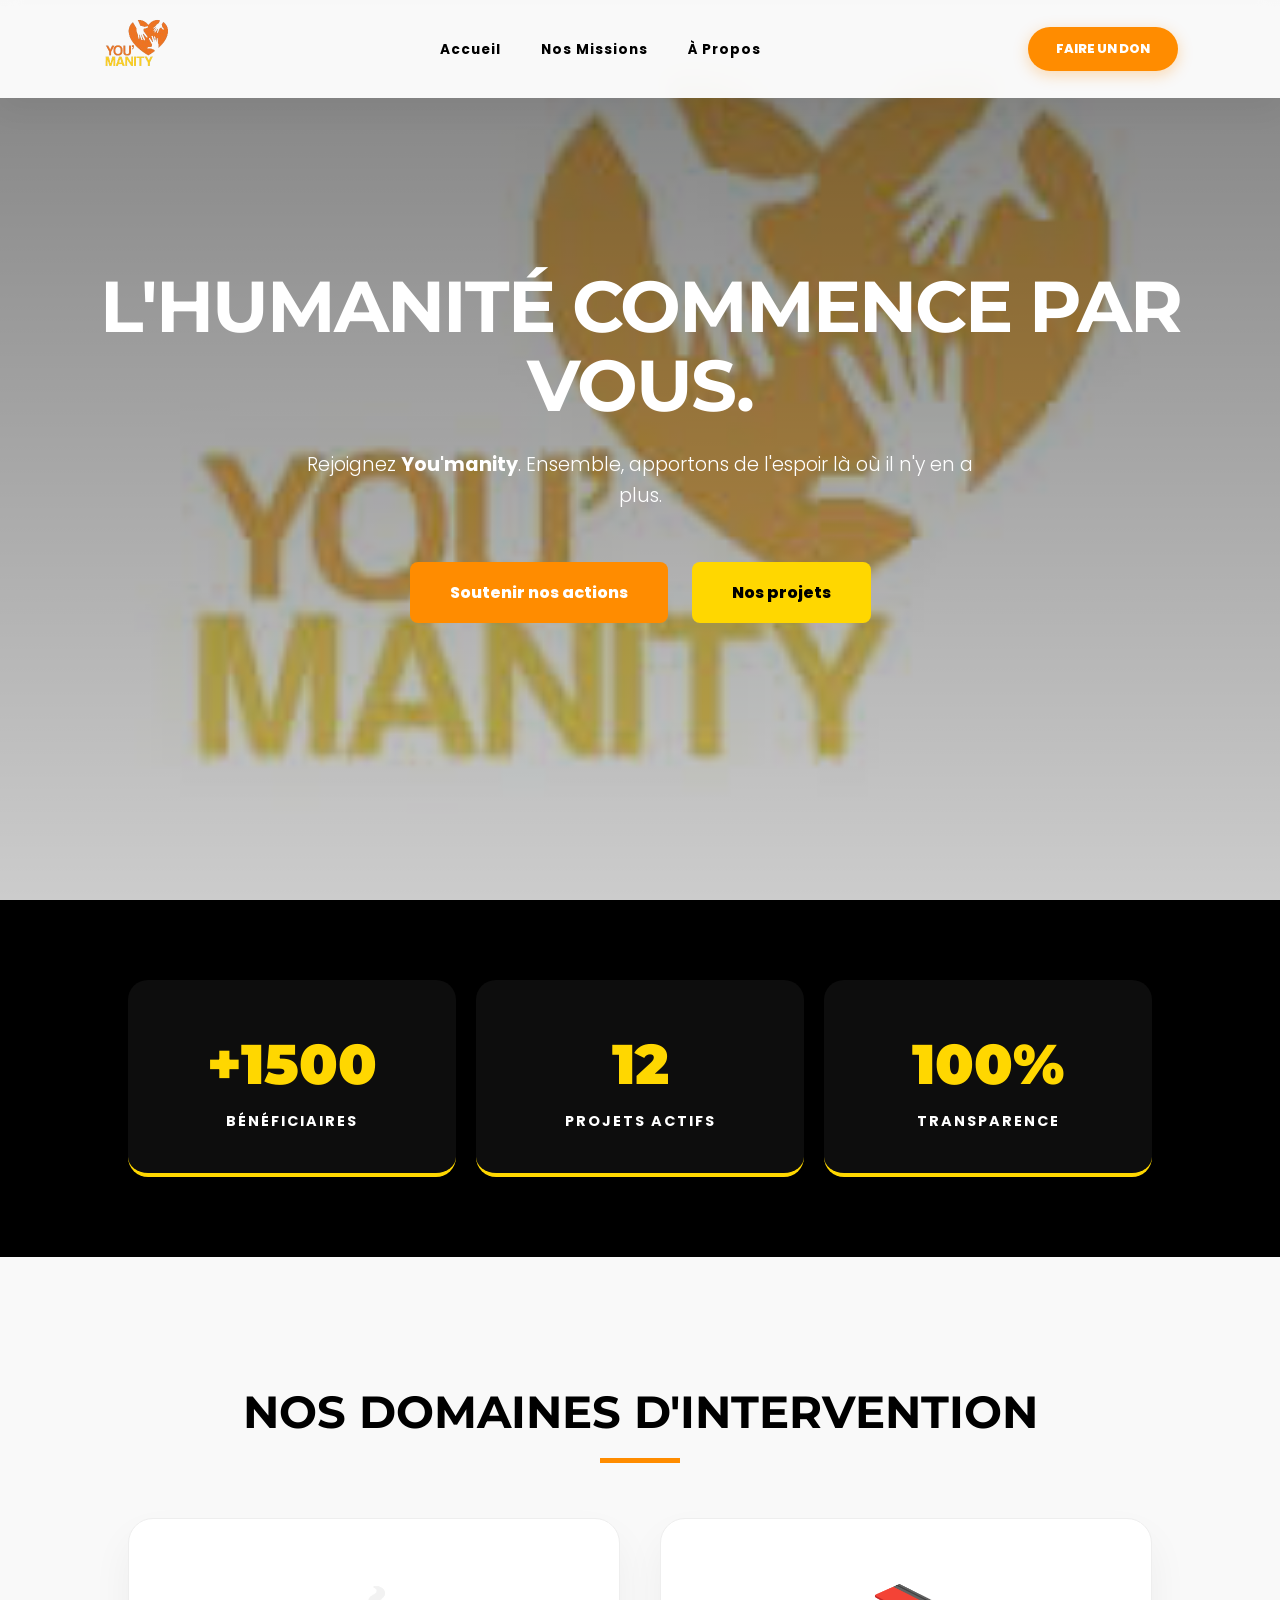
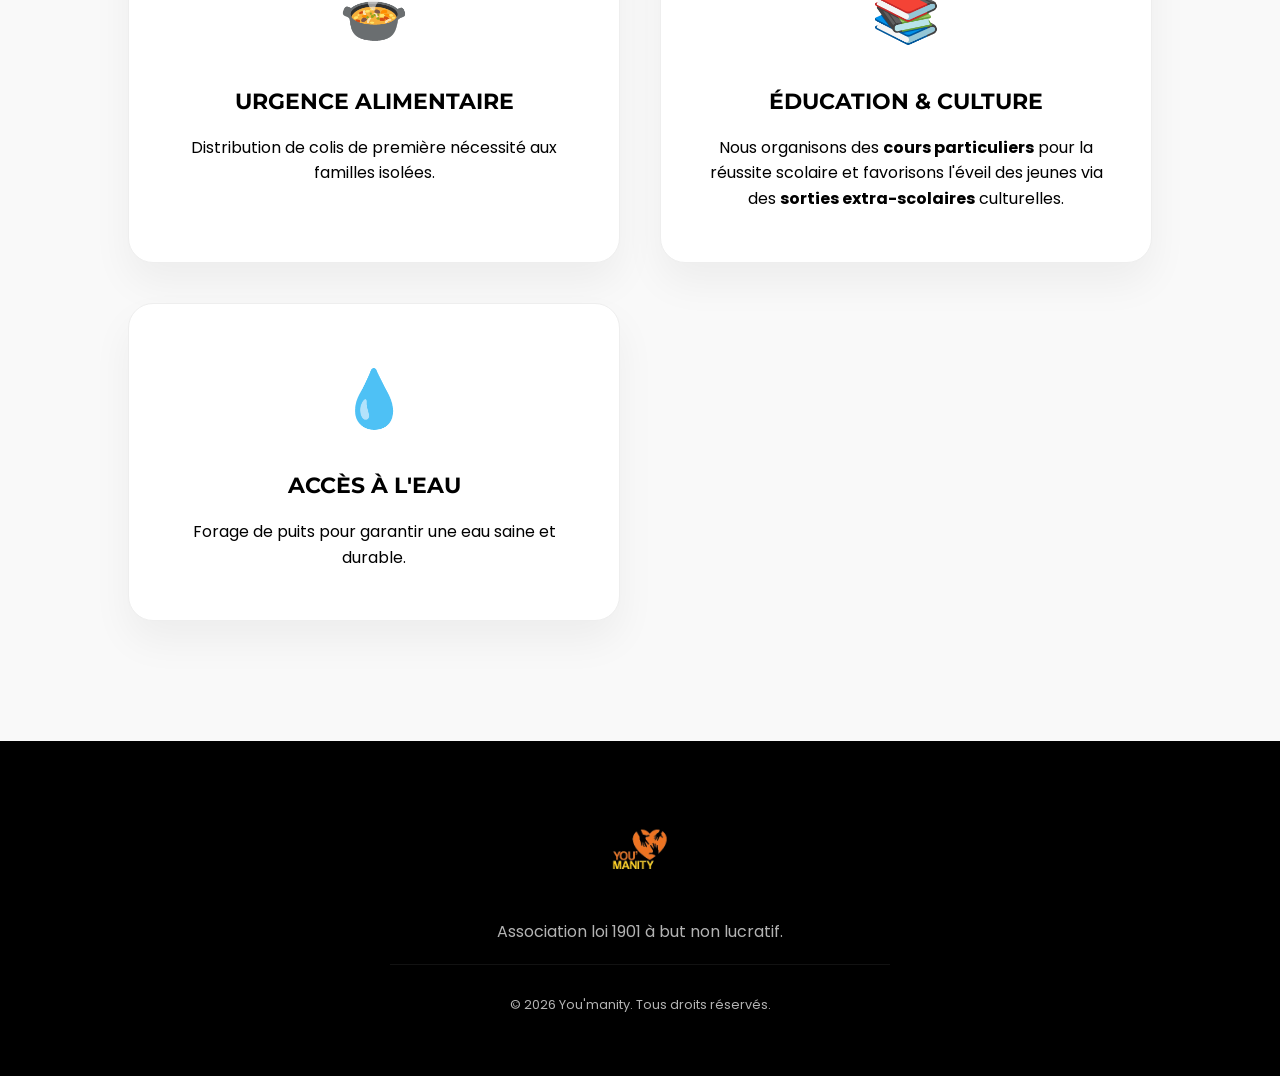
==== index.html @ 7e53daba "cc" ====
<!DOCTYPE html>
<html lang="fr">
<head>
    <meta charset="UTF-8">
    <meta name="viewport" content="width=device-width, initial-scale=1.0">
    <title>You'manity | L'humanité au cœur de nos actions</title>
    <link href="https://fonts.googleapis.com/css2?family=Montserrat:wght@700&family=Poppins:wght@300;400;600&display=swap" rel="stylesheet">
    <link rel="stylesheet" href="style.css">
</head>
<body>

    <header>
        <nav class="navbar">
            <a href="#">
                <img src="img/logo.png" alt="Logo You'manity" class="logo-img">
            </a>
            
            <ul class="nav-links">
                <li><a href="#accueil">Accueil</a></li>
                <li><a href="#missions">Nos Missions</a></li>
                <li><a href="#propos">À Propos</a></li>
            </ul>
            <a href="#" class="btn-donate-nav">FAIRE UN DON</a>
        </nav>
    </header>

    <section id="accueil" class="hero">
        <div class="hero-content">
            <h1>L'humanité commence par vous.</h1>
            <p>Rejoignez <strong>You'manity</strong>. Ensemble, apportons de l'espoir là où il n'y en a plus.</p>
            <div class="hero-btns">
                <a href="#don" class="btn-primary">Soutenir nos actions</a>
                <a href="#missions" class="btn-secondary">Nos projets</a>
            </div>
        </div>
    </section>

    <section class="stats">
        <div class="stat-item">
            <div class="number">+1500</div>
            <div class="label">Bénéficiaires</div>
        </div>
        <div class="stat-item">
            <div class="number">12</div>
            <div class="label">Projets actifs</div>
        </div>
        <div class="stat-item">
            <div class="number">100%</div>
            <div class="label">Transparence</div>
        </div>
    </section>

    <section id="missions" class="missions">
        <h2 class="section-title">Nos domaines d'intervention</h2>
        <div class="mission-grid">
            <div class="mission-card">
                <div class="icon-circle">🍲</div>
                <h3>Urgence Alimentaire</h3>
                <p>Distribution de colis de première nécessité aux familles isolées.</p>
            </div>
            <div class="mission-card">
                <div class="icon-circle">📚</div>
                <h3>Éducation & Culture</h3>
                <p>Nous organisons des <strong>cours particuliers</strong> pour la réussite scolaire et favorisons l'éveil des jeunes via des <strong>sorties extra-scolaires</strong> culturelles.</p>
            </div>
            <div class="mission-card">
                <div class="icon-circle">💧</div>
                <h3>Accès à l'Eau</h3>
                <p>Forage de puits pour garantir une eau saine et durable.</p>
            </div>
        </div>
    </section>

    <footer>
        <div class="footer-container">
            <img src="img/logo.png" alt="Logo You'manity" class="logo-footer">
            <p>Association loi 1901 à but non lucratif.</p>
            <p class="copyright">&copy; 2026 You'manity. Tous droits réservés.</p>
        </div>
    </footer>

</body>
</html>
---- style.css ----
/* --- VARIABLES ET POLICES --- */
@import url('https://fonts.googleapis.com/css2?family=Montserrat:wght@800;900&family=Poppins:wght@300;400;600;700&display=swap');

:root {
    --primary: #FF8C00;    /* Orange Action */
    --accent: #FFD700;     /* Jaune Détails */
    --dark: #000000;       /* Noir */
    --light: #FFFFFF;      /* Blanc */
    --gray-bg: #f9f9f9;    /* Gris très clair pour le relief */
    --transition: all 0.4s cubic-bezier(0.165, 0.84, 0.44, 1);
}

/* --- RESET & BASES --- */
* { 
    margin: 0; 
    padding: 0; 
    box-sizing: border-box; 
}

body { 
    font-family: 'Poppins', sans-serif; 
    color: var(--dark); 
    line-height: 1.6; 
    overflow-x: hidden;
    background-color: var(--light);
}

h1, h2, h3 { 
    font-family: 'Montserrat', sans-serif; 
    text-transform: uppercase;
}

/* --- NAVIGATION MODERNE (GLASSMORPHISM) --- */
.navbar {
    display: flex;
    justify-content: space-between;
    align-items: center;
    padding: 10px 8%;
    background: rgba(255, 255, 255, 0.95); /* Effet légèrement transparent */
    backdrop-filter: blur(10px);
    position: fixed;
    width: 100%;
    top: 0;
    z-index: 1000;
    box-shadow: 0 10px 30px rgba(0,0,0,0.05);
    transition: var(--transition);
}

.logo-img {
    height: 70px;
    width: auto;
    transition: var(--transition);
}

.nav-links { 
    display: flex; 
    list-style: none; 
}

.nav-links li { margin: 0 20px; }

.nav-links a { 
    text-decoration: none; 
    color: var(--dark); 
    font-weight: 700; 
    font-size: 0.85rem; 
    letter-spacing: 1px;
    transition: var(--transition);
}

.nav-links a:hover { color: var(--primary); }

.btn-donate-nav {
    background: var(--primary);
    color: var(--light) !important;
    padding: 12px 28px;
    border-radius: 50px;
    text-decoration: none;
    font-weight: 800;
    font-size: 0.8rem;
    box-shadow: 0 4px 15px rgba(255, 140, 0, 0.3);
    transition: var(--transition);
}

.btn-donate-nav:hover {
    transform: translateY(-3px);
    box-shadow: 0 8px 25px rgba(255, 140, 0, 0.4);
}

/* --- SECTION HERO (BANNIÈRE) --- */
.hero {
    height: 100vh;
    background: linear-gradient(rgba(0,0,0,0.5), rgba(0,0,0,0.2)), 
                url('img/banniere.jpg') center/cover no-repeat;
    display: flex;
    align-items: center;
    justify-content: center;
    text-align: center;
    color: var(--light);
}

.hero-content h1 { 
    font-size: clamp(2.5rem, 8vw, 4.5rem); /* Taille adaptative */
    line-height: 1.1;
    margin-bottom: 25px;
    letter-spacing: -2px;
}

.hero-content p { 
    font-size: 1.2rem; 
    margin-bottom: 40px; 
    max-width: 700px; 
    margin-left: auto; 
    margin-right: auto;
    font-weight: 300;
}

.btn-primary { 
    background: var(--primary); 
    color: var(--light); 
    padding: 18px 40px; 
    text-decoration: none; 
    border-radius: 8px; 
    font-weight: 800;
    display: inline-block;
    margin: 10px;
    transition: var(--transition);
}

.btn-secondary { 
    background: var(--accent);
    color: var(--dark);
    padding: 18px 40px; 
    text-decoration: none; 
    border-radius: 8px; 
    font-weight: 800;
    display: inline-block;
    margin: 10px;
    transition: var(--transition);
}

.btn-primary:hover, .btn-secondary:hover {
    transform: scale(1.05);
}

/* --- SECTION STATS (LOOK PRO) --- */
.stats {
    display: flex;
    justify-content: space-around;
    padding: 80px 10%;
    background: var(--dark);
    gap: 20px;
}

.stat-item {
    text-align: center;
    padding: 40px;
    border-radius: 20px;
    background: rgba(255,255,255,0.05);
    border-bottom: 4px solid var(--accent);
    flex: 1;
    transition: var(--transition);
}

.stat-item:hover {
    background: var(--primary);
    transform: translateY(-10px);
}

.number { 
    font-size: 3.5rem; 
    font-weight: 900; 
    color: var(--accent); 
    display: block;
    font-family: 'Montserrat';
}

.stat-item:hover .number { color: var(--light); }

.label { 
    font-size: 0.9rem; 
    text-transform: uppercase; 
    font-weight: 700; 
    letter-spacing: 2px;
    color: var(--light);
}

/* --- SECTION MISSIONS --- */
.missions { 
    padding: 120px 10%; 
    background: var(--gray-bg);
}

.section-title { 
    text-align: center; 
    font-size: 2.8rem; 
    margin-bottom: 70px;
    position: relative;
}

.section-title::after {
    content: "";
    width: 80px;
    height: 5px;
    background: var(--primary);
    position: absolute;
    bottom: -15px;
    left: 50%;
    transform: translateX(-50%);
}

.mission-grid {
    display: grid;
    grid-template-columns: repeat(auto-fit, minmax(320px, 1fr));
    gap: 40px;
}

.mission-card {
    background: var(--light);
    padding: 50px 40px;
    border-radius: 25px;
    text-align: center;
    box-shadow: 0 20px 40px rgba(0,0,0,0.05);
    transition: var(--transition);
    border: 1px solid #eee;
}

.mission-card:hover { 
    transform: translateY(-15px);
    box-shadow: 0 30px 60px rgba(0,0,0,0.1);
    border-color: var(--primary);
}

.icon-circle {
    font-size: 3.5rem;
    margin-bottom: 25px;
    display: inline-block;
    transition: var(--transition);
}

.mission-card:hover .icon-circle {
    transform: scale(1.2) rotate(10deg);
}

.mission-card h3 {
    margin-bottom: 15px;
    font-size: 1.4rem;
    color: var(--dark);
}

/* --- FOOTER --- */
footer { 
    padding: 80px 10% 40px; 
    text-align: center; 
    background: var(--dark); 
    color: var(--light); 
}

.logo-footer { 
    height: 60px; 
    margin-bottom: 30px; 
   /* filter: brightness(0) invert(1); /* Rend le logo tout blanc */
}

.footer-container p {
    opacity: 0.7;
    max-width: 500px;
    margin: 0 auto 20px;
}

.copyright { 
    border-top: 1px solid rgba(255,255,255,0.1);
    padding-top: 30px;
    margin-top: 40px;
    font-size: 0.8rem; 
    opacity: 0.5;
}

/* --- MOBILE RESPONSIVE --- */
@media (max-width: 768px) {
    .navbar { padding: 10px 5%; }
    .nav-links { display: none; }
    .hero-content h1 { font-size: 2.8rem; }
    .stats { flex-direction: column; padding: 40px 5%; }
    .mission-grid { grid-template-columns: 1fr; }
}
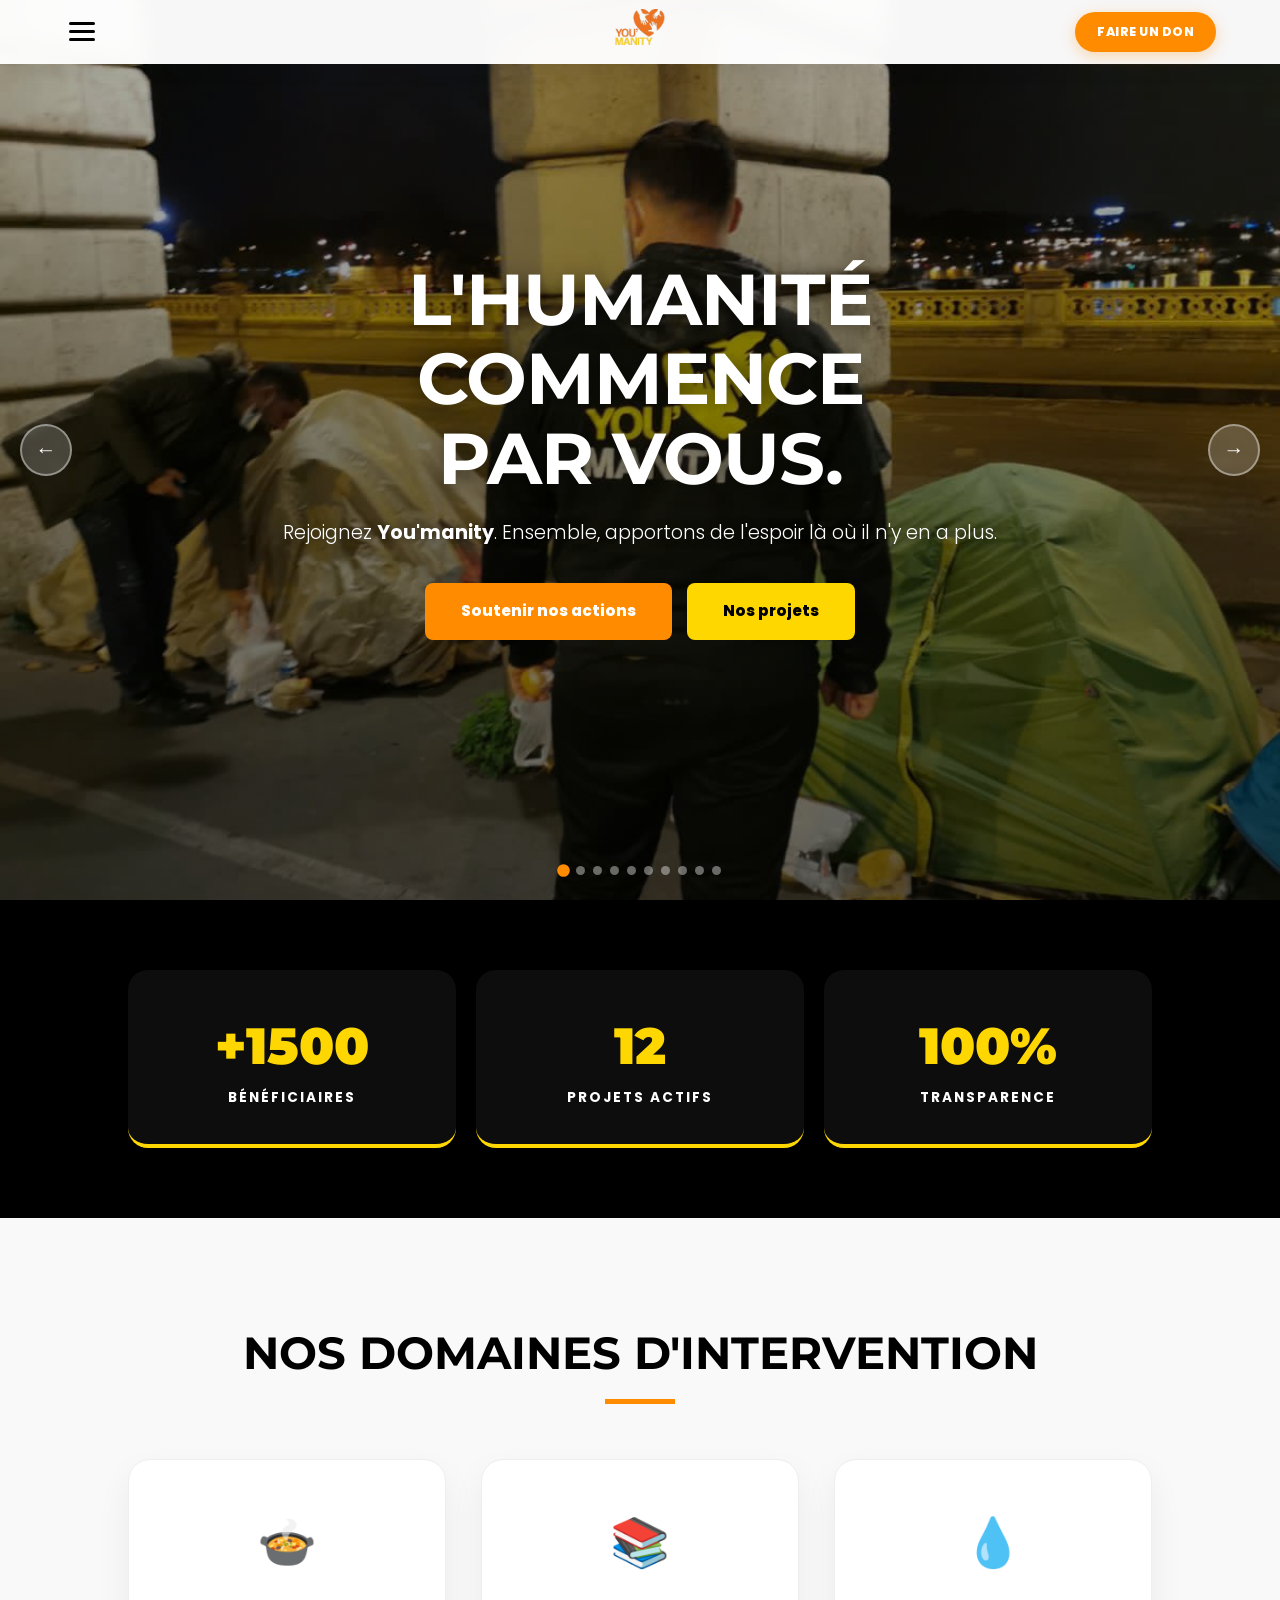
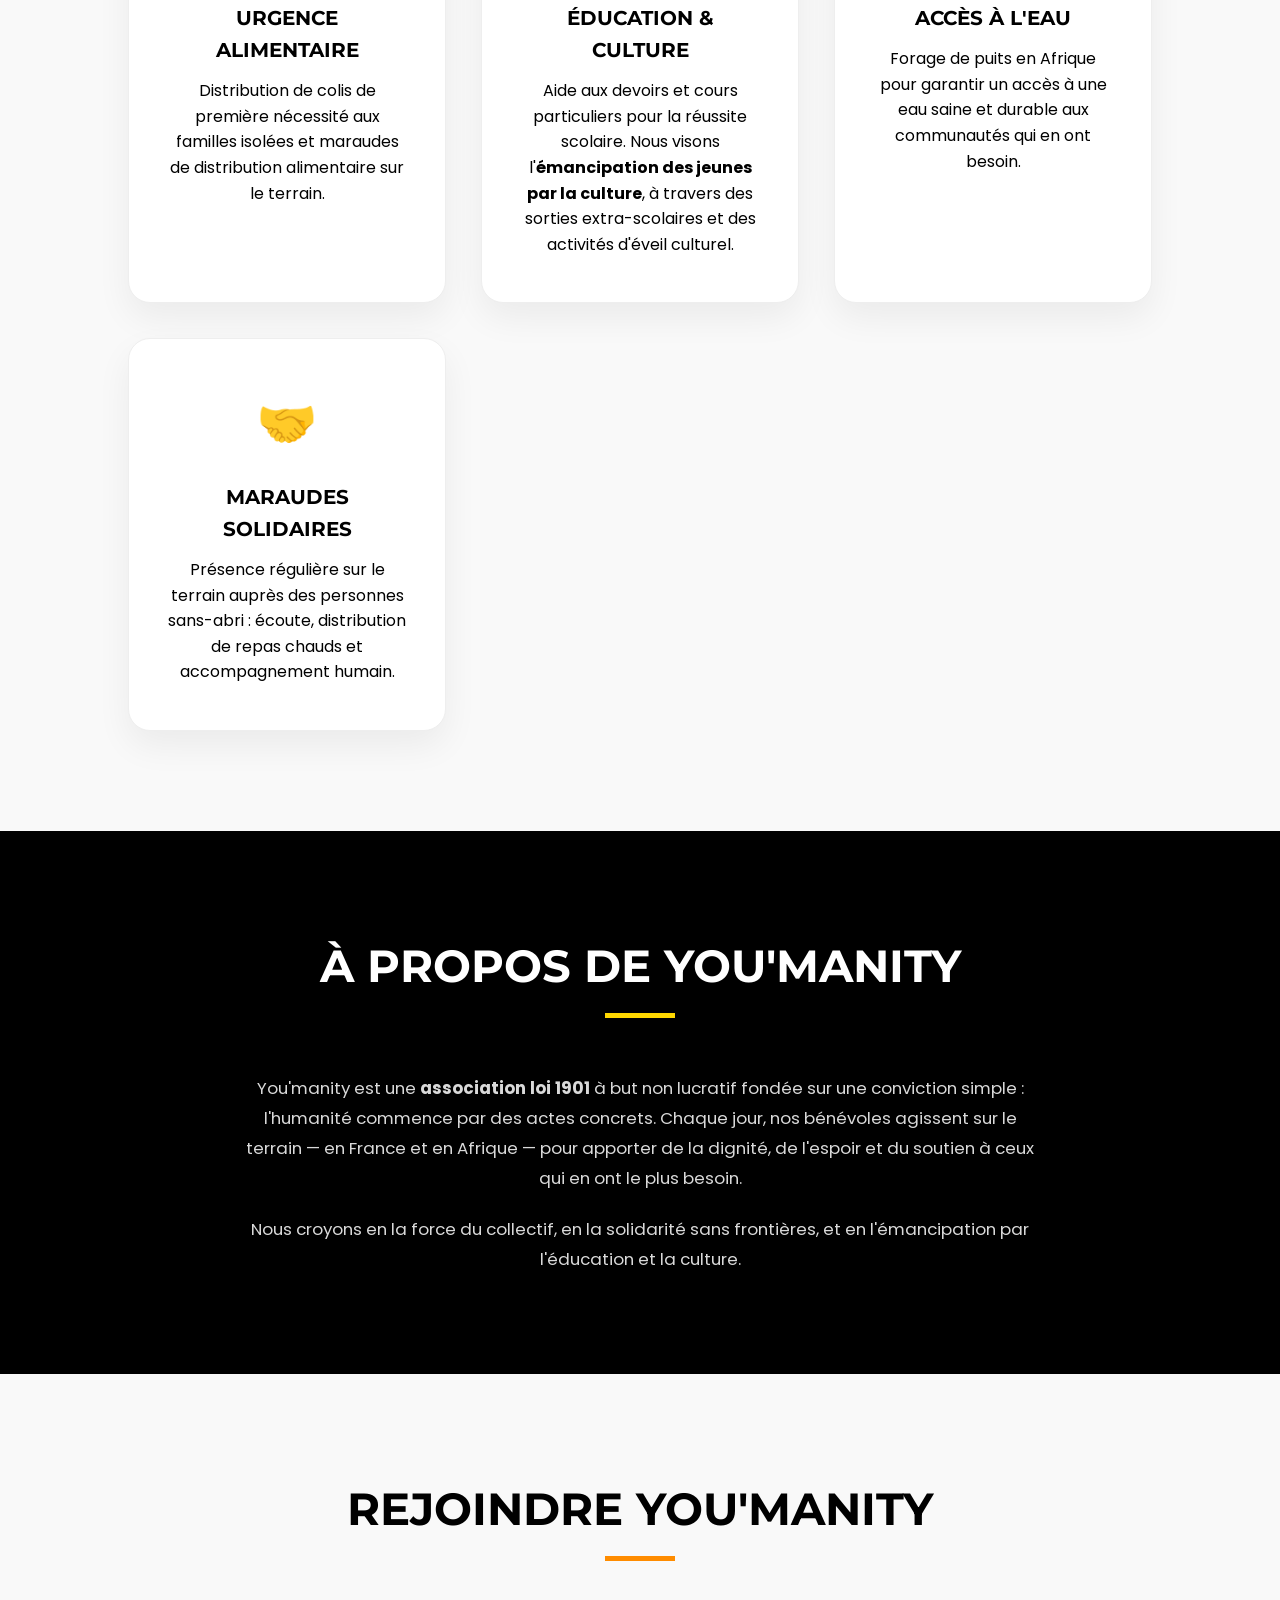
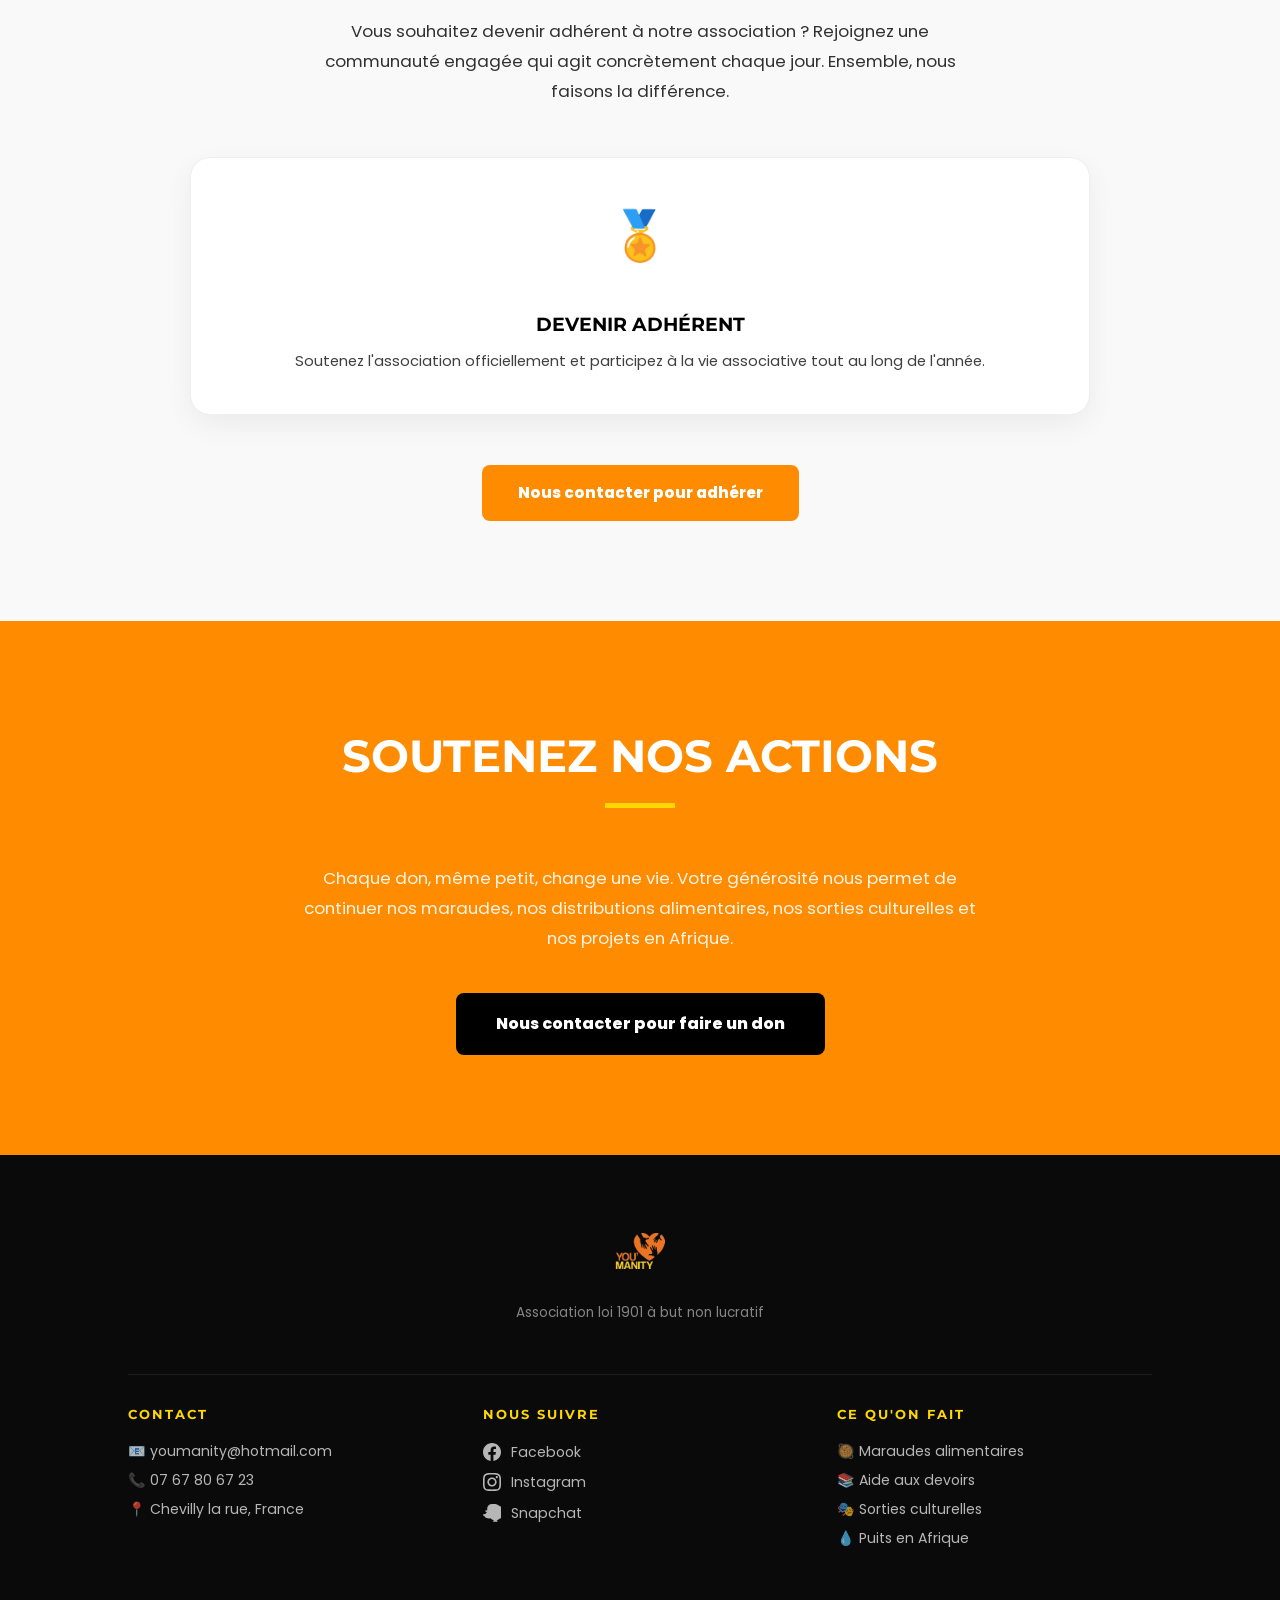
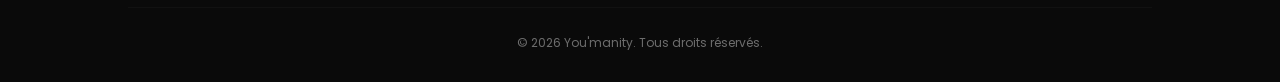
==== commit 51af38ac: "cc" ====
--- a/index.html
+++ b/index.html
@@ -1,83 +1,301 @@
 <!DOCTYPE html>
 <html lang="fr">
 <head>
-    <meta charset="UTF-8">
-    <meta name="viewport" content="width=device-width, initial-scale=1.0">
-    <title>You'manity | L'humanité au cœur de nos actions</title>
-    <link href="https://fonts.googleapis.com/css2?family=Montserrat:wght@700&family=Poppins:wght@300;400;600&display=swap" rel="stylesheet">
-    <link rel="stylesheet" href="style.css">
+<meta charset="UTF-8">
+<meta name="viewport" content="width=device-width, initial-scale=1.0">
+<title>You'manity | L'humanité au cœur de nos actions</title>
+<link href="https://fonts.googleapis.com/css2?family=Montserrat:wght@800;900&family=Poppins:wght@300;400;600;700&display=swap" rel="stylesheet">
+<link rel="stylesheet" href="style.css">
 </head>
 <body>
 
-    <header>
-        <nav class="navbar">
-            <a href="#">
-                <img src="img/logo.png" alt="Logo You'manity" class="logo-img">
-            </a>
-            
-            <ul class="nav-links">
-                <li><a href="#accueil">Accueil</a></li>
-                <li><a href="#missions">Nos Missions</a></li>
-                <li><a href="#propos">À Propos</a></li>
-            </ul>
-            <a href="#" class="btn-donate-nav">FAIRE UN DON</a>
-        </nav>
-    </header>
-
-    <section id="accueil" class="hero">
+<!-- ===== NAVBAR ===== -->
+<header>
+  <nav class="navbar">
+    <button class="burger" id="burgerBtn" aria-label="Menu">
+      <span></span><span></span><span></span>
+    </button>
+    <a href="#" class="logo-center">
+      <img src="img/logo.png" alt="Logo You'manity" class="logo-img">
+    </a>
+    <a href="#don" class="btn-donate-nav">FAIRE UN DON</a>
+  </nav>
+</header>
+
+<!-- ===== MENU LATÉRAL ===== -->
+<div class="overlay" id="overlay"></div>
+<aside class="side-menu" id="sideMenu">
+  <button class="close-menu" id="closeMenu" aria-label="Fermer">&#10005;</button>
+  <nav class="side-nav">
+    <a href="#accueil" class="side-link">🏠 Accueil</a>
+    <a href="#missions" class="side-link">🤝 Nos Missions</a>
+    <a href="#propos" class="side-link">ℹ️ À Propos</a>
+    <a href="#adhesion" class="side-link">✍️ Adhésion</a>
+    <a href="galerie.html" class="side-link">🖼️ Galerie</a>
+    <a href="#don" class="side-link side-link--don">❤️ Faire un Don</a>
+  </nav>
+</aside>
+
+<!-- ===== HERO CAROUSEL FULLSCREEN ===== -->
+<section id="accueil" class="hero-carousel">
+  <div class="carousel-track" id="carouselTrack">
+
+    <div class="carousel-slide" style="background-image: url('img/action1.jpg')">
+      <div class="slide-overlay">
         <div class="hero-content">
-            <h1>L'humanité commence par vous.</h1>
-            <p>Rejoignez <strong>You'manity</strong>. Ensemble, apportons de l'espoir là où il n'y en a plus.</p>
-            <div class="hero-btns">
-                <a href="#don" class="btn-primary">Soutenir nos actions</a>
-                <a href="#missions" class="btn-secondary">Nos projets</a>
-            </div>
+          <h1>L'humanité commence<br>par vous.</h1>
+          <p>Rejoignez <strong>You'manity</strong>. Ensemble, apportons de l'espoir là où il n'y en a plus.</p>
+          <div class="hero-btns">
+            <a href="#don" class="btn-primary">Soutenir nos actions</a>
+            <a href="#missions" class="btn-secondary">Nos projets</a>
+          </div>
         </div>
-    </section>
-
-    <section class="stats">
-        <div class="stat-item">
-            <div class="number">+1500</div>
-            <div class="label">Bénéficiaires</div>
+      </div>
+    </div>
+
+    <div class="carousel-slide" style="background-image: url('img/action2.jpg')">
+      <div class="slide-overlay"><div class="hero-content"><p class="slide-caption-big">Sorties culturelles & éveil des jeunes</p></div></div>
+    </div>
+
+    <div class="carousel-slide" style="background-image: url('img/action3.jpg')">
+      <div class="slide-overlay"><div class="hero-content"><p class="slide-caption-big">Maraudes & aide aux sans-abri</p></div></div>
+    </div>
+
+    <div class="carousel-slide" style="background-image: url('img/action4.jpg')">
+      <div class="slide-overlay"><div class="hero-content"><p class="slide-caption-big">Présence et humanité sur le terrain</p></div></div>
+    </div>
+
+    <div class="carousel-slide" style="background-image: url('img/action5.jpg')">
+      <div class="slide-overlay"><div class="hero-content"><p class="slide-caption-big">Coiffure solidaire pour les personnes en rue</p></div></div>
+    </div>
+
+    <div class="carousel-slide" style="background-image: url('img/action6.jpg')">
+      <div class="slide-overlay"><div class="hero-content"><p class="slide-caption-big">Accès à l'eau potable en Afrique</p></div></div>
+    </div>
+
+    <div class="carousel-slide" style="background-image: url('img/action7.jpg')">
+      <div class="slide-overlay"><div class="hero-content"><p class="slide-caption-big">Maraudes nocturnes</p></div></div>
+    </div>
+
+    <div class="carousel-slide" style="background-image: url('img/action8.jpg')">
+      <div class="slide-overlay"><div class="hero-content"><p class="slide-caption-big">Rencontre, écoute et dignité</p></div></div>
+    </div>
+
+    <div class="carousel-slide" style="background-image: url('img/action9.jpg')">
+      <div class="slide-overlay"><div class="hero-content"><p class="slide-caption-big">Aide aux devoirs & soutien scolaire</p></div></div>
+    </div>
+
+    <div class="carousel-slide" style="background-image: url('img/action10.jpg')">
+      <div class="slide-overlay"><div class="hero-content"><p class="slide-caption-big">Distribution alimentaire de nuit</p></div></div>
+    </div>
+
+  </div>
+
+  <button class="carousel-btn prev" id="prevBtn" aria-label="Précédent">&#8592;</button>
+  <button class="carousel-btn next" id="nextBtn" aria-label="Suivant">&#8594;</button>
+  <div class="carousel-dots" id="carouselDots"></div>
+</section>
+
+<!-- ===== STATS ===== -->
+<section class="stats">
+  <div class="stat-item">
+    <div class="number">+1500</div>
+    <div class="label">Bénéficiaires</div>
+  </div>
+  <div class="stat-item">
+    <div class="number">12</div>
+    <div class="label">Projets actifs</div>
+  </div>
+  <div class="stat-item">
+    <div class="number">100%</div>
+    <div class="label">Transparence</div>
+  </div>
+</section>
+
+<!-- ===== MISSIONS ===== -->
+<section id="missions" class="missions">
+  <h2 class="section-title">Nos domaines d'intervention</h2>
+  <div class="mission-grid">
+
+    <div class="mission-card">
+      <div class="icon-circle">🍲</div>
+      <h3>Urgence Alimentaire</h3>
+      <p>Distribution de colis de première nécessité aux familles isolées et maraudes de distribution alimentaire sur le terrain.</p>
+    </div>
+
+    <div class="mission-card">
+      <div class="icon-circle">📚</div>
+      <h3>Éducation & Culture</h3>
+      <p>Aide aux devoirs et cours particuliers pour la réussite scolaire. Nous visons l'<strong>émancipation des jeunes par la culture</strong>, à travers des sorties extra-scolaires et des activités d'éveil culturel.</p>
+    </div>
+
+    <div class="mission-card">
+      <div class="icon-circle">💧</div>
+      <h3>Accès à l'Eau</h3>
+      <p>Forage de puits en Afrique pour garantir un accès à une eau saine et durable aux communautés qui en ont besoin.</p>
+    </div>
+
+    <div class="mission-card">
+      <div class="icon-circle">🤝</div>
+      <h3>Maraudes Solidaires</h3>
+      <p>Présence régulière sur le terrain auprès des personnes sans-abri : écoute, distribution de repas chauds et accompagnement humain.</p>
+    </div>
+
+  </div>
+</section>
+
+<!-- ===== À PROPOS ===== -->
+<section id="propos" class="apropos">
+  <div class="apropos-inner">
+    <h2 class="section-title section-title--light">À Propos de You'manity</h2>
+    <p>You'manity est une <strong>association loi 1901</strong> à but non lucratif fondée sur une conviction simple : l'humanité commence par des actes concrets. Chaque jour, nos bénévoles agissent sur le terrain — en France et en Afrique — pour apporter de la dignité, de l'espoir et du soutien à ceux qui en ont le plus besoin.</p>
+    <p style="margin-top:20px;">Nous croyons en la force du collectif, en la solidarité sans frontières, et en l'émancipation par l'éducation et la culture.</p>
+  </div>
+</section>
+
+<!-- ===== ADHÉSION ===== -->
+<section id="adhesion" class="adhesion">
+  <div class="adhesion-inner">
+    <h2 class="section-title">Rejoindre You'manity</h2>
+    <p>Vous souhaitez devenir adhérent à notre association ? Rejoignez une communauté engagée qui agit concrètement chaque jour. Ensemble, nous faisons la différence.</p>
+    <div class="adhesion-cards">
+      <div class="adhesion-card">
+        <div class="icon-circle">🏅</div>
+        <h3>Devenir Adhérent</h3>
+        <p>Soutenez l'association officiellement et participez à la vie associative tout au long de l'année.</p>
+      </div>
+    </div>
+    <a href="mailto:youmanity@hotmail.com?subject=Adhésion You'manity" class="btn-primary">Nous contacter pour adhérer</a>
+  </div>
+</section>
+
+<!-- ===== DON ===== -->
+<section id="don" class="don-section">
+  <div class="don-inner">
+    <h2 class="section-title">Soutenez nos actions</h2>
+    <p>Chaque don, même petit, change une vie. Votre générosité nous permet de continuer nos maraudes, nos distributions alimentaires, nos sorties culturelles et nos projets en Afrique.</p>
+    <a href="mailto:youmanity@hotmail.com" class="btn-primary btn-don">Nous contacter pour faire un don</a>
+  </div>
+</section>
+
+<!-- ===== FOOTER ===== -->
+<footer>
+  <div class="footer-container">
+    <img src="img/logo.png" alt="Logo You'manity" class="logo-footer">
+    <p class="footer-tagline">Association loi 1901 à but non lucratif</p>
+
+    <div class="footer-info">
+      <div class="footer-col">
+        <h4>Contact</h4>
+        <p>📧 <a href="mailto:youmanity@hotmail.com">youmanity@hotmail.com</a></p>
+        <p>📞 <a href="tel:+33767806723">07 67 80 67 23</a></p>
+        <p>📍 Chevilly la rue, France</p>
+      </div>
+      <div class="footer-col">
+        <h4>Nous suivre</h4>
+        <div class="social-links">
+          <a href="https://facebook.com/hak.lebeauf" target="_blank" class="social-btn">
+            <svg xmlns="http://www.w3.org/2000/svg" viewBox="0 0 24 24" fill="currentColor" class="social-icon"><path d="M24 12.073C24 5.405 18.627 0 12 0S0 5.405 0 12.073C0 18.1 4.388 23.094 10.125 24v-8.437H7.078v-3.49h3.047V9.41c0-3.025 1.791-4.697 4.533-4.697 1.312 0 2.686.236 2.686.236v2.97h-1.513c-1.491 0-1.956.93-1.956 1.883v2.271h3.328l-.532 3.49h-2.796V24C19.612 23.094 24 18.1 24 12.073z"/></svg>
+            Facebook
+          </a>
+          <a href="https://instagram.com/you_manity94" target="_blank" class="social-btn">
+            <svg xmlns="http://www.w3.org/2000/svg" viewBox="0 0 24 24" fill="currentColor" class="social-icon"><path d="M12 2.163c3.204 0 3.584.012 4.85.07 3.252.148 4.771 1.691 4.919 4.919.058 1.265.069 1.645.069 4.849 0 3.205-.012 3.584-.069 4.849-.149 3.225-1.664 4.771-4.919 4.919-1.266.058-1.644.07-4.85.07-3.204 0-3.584-.012-4.849-.07-3.26-.149-4.771-1.699-4.919-4.92-.058-1.265-.07-1.644-.07-4.849 0-3.204.013-3.583.07-4.849.149-3.227 1.664-4.771 4.919-4.919 1.266-.057 1.645-.069 4.849-.069zm0-2.163c-3.259 0-3.667.014-4.947.072-4.358.2-6.78 2.618-6.98 6.98-.059 1.281-.073 1.689-.073 4.948 0 3.259.014 3.668.072 4.948.2 4.358 2.618 6.78 6.98 6.98 1.281.058 1.689.072 4.948.072 3.259 0 3.668-.014 4.948-.072 4.354-.2 6.782-2.618 6.979-6.98.059-1.28.073-1.689.073-4.948 0-3.259-.014-3.667-.072-4.947-.196-4.354-2.617-6.78-6.979-6.98-1.281-.059-1.69-.073-4.949-.073zm0 5.838c-3.403 0-6.162 2.759-6.162 6.162s2.759 6.163 6.162 6.163 6.162-2.759 6.162-6.163c0-3.403-2.759-6.162-6.162-6.162zm0 10.162c-2.209 0-4-1.79-4-4 0-2.209 1.791-4 4-4s4 1.791 4 4c0 2.21-1.791 4-4 4zm6.406-11.845c-.796 0-1.441.645-1.441 1.44s.645 1.44 1.441 1.44c.795 0 1.439-.645 1.439-1.44s-.644-1.44-1.439-1.44z"/></svg>
+            Instagram
+          </a>
+          <a href="https://snapchat.com/add/hakim-youmanity" target="_blank" class="social-btn">
+            <svg xmlns="http://www.w3.org/2000/svg" viewBox="0 0 24 24" fill="currentColor" class="social-icon"><path d="M12.065.026C9.696.026 5.6 1.262 5.6 6.933v1.706c-.48.214-1.44-.187-1.44-.187-.64-.16-1.225.266-1.12.852.054.32.373 1.012 1.6 1.493.107.053.267.107.427.133-.267.533-.64 1.093-1.2 1.573-.88.72-1.413 1.04-2.507 1.28C.213 13.997 0 14.423 0 14.797c0 .96 1.68 1.28 1.68 1.28.213.747.8 1.04.8 1.04.96 1.627 4.373 2.88 7.893 2.027l.053.027c.48.64 1.547 1.6 3.573 2.24.267.08.373.32.373.32l.027.267h-.053c-.48 0-.96.32-.96.853 0 .533.507.8.96.8h4.16c.48 0 .96-.267.96-.8s-.48-.853-.96-.853h-.08l.027-.267s.107-.213.373-.32c2.027-.64 3.093-1.6 3.573-2.24l.053-.027c3.52.853 6.934-.4 7.893-2.027 0 0 .587-.293.8-1.04 0 0 1.68-.32 1.68-1.28 0-.373-.213-.8-.853-.96-1.093-.24-1.627-.56-2.506-1.28-.56-.48-.934-1.04-1.2-1.573.16-.027.32-.08.426-.133 1.227-.48 1.547-1.173 1.6-1.493.107-.586-.48-1.013-1.12-.853 0 0-.96.4-1.44.187V6.933C21.573 1.262 17.477.026 15.107.026c-.8-.213-.96-.133-1.546-.107H13.2c-.586-.026-.746-.106-1.173-.107-.053.213.038.213-.1.107"/></svg>
+            Snapchat
+          </a>
         </div>
-        <div class="stat-item">
-            <div class="number">12</div>
-            <div class="label">Projets actifs</div>
-        </div>
-        <div class="stat-item">
-            <div class="number">100%</div>
-            <div class="label">Transparence</div>
-        </div>
-    </section>
-
-    <section id="missions" class="missions">
-        <h2 class="section-title">Nos domaines d'intervention</h2>
-        <div class="mission-grid">
-            <div class="mission-card">
-                <div class="icon-circle">🍲</div>
-                <h3>Urgence Alimentaire</h3>
-                <p>Distribution de colis de première nécessité aux familles isolées.</p>
-            </div>
-            <div class="mission-card">
-                <div class="icon-circle">📚</div>
-                <h3>Éducation & Culture</h3>
-                <p>Nous organisons des <strong>cours particuliers</strong> pour la réussite scolaire et favorisons l'éveil des jeunes via des <strong>sorties extra-scolaires</strong> culturelles.</p>
-            </div>
-            <div class="mission-card">
-                <div class="icon-circle">💧</div>
-                <h3>Accès à l'Eau</h3>
-                <p>Forage de puits pour garantir une eau saine et durable.</p>
-            </div>
-        </div>
-    </section>
-
-    <footer>
-        <div class="footer-container">
-            <img src="img/logo.png" alt="Logo You'manity" class="logo-footer">
-            <p>Association loi 1901 à but non lucratif.</p>
-            <p class="copyright">&copy; 2026 You'manity. Tous droits réservés.</p>
-        </div>
-    </footer>
+      </div>
+      <div class="footer-col">
+        <h4>Ce qu'on fait</h4>
+        <p>🥘 Maraudes alimentaires</p>
+        <p>📚 Aide aux devoirs</p>
+        <p>🎭 Sorties culturelles</p>
+        <p>💧 Puits en Afrique</p>
+      </div>
+    </div>
+
+    <p class="copyright">&copy; 2026 You'manity. Tous droits réservés.</p>
+  </div>
+</footer>
+
+<script>
+  // ===== BURGER MENU =====
+  const burgerBtn = document.getElementById('burgerBtn');
+  const sideMenu = document.getElementById('sideMenu');
+  const overlay = document.getElementById('overlay');
+  const closeMenu = document.getElementById('closeMenu');
+  const sideLinks = document.querySelectorAll('.side-link');
+
+  function openMenu() {
+    sideMenu.classList.add('open');
+    overlay.classList.add('show');
+    document.body.style.overflow = 'hidden';
+  }
+
+  function closeSideMenu() {
+    sideMenu.classList.remove('open');
+    overlay.classList.remove('show');
+    document.body.style.overflow = '';
+  }
+
+  burgerBtn.addEventListener('click', openMenu);
+  closeMenu.addEventListener('click', closeSideMenu);
+  overlay.addEventListener('click', closeSideMenu);
+  sideLinks.forEach(function(link) {
+    link.addEventListener('click', closeSideMenu);
+  });
+
+  // ===== CAROUSEL =====
+  const track = document.getElementById('carouselTrack');
+  const slides = document.querySelectorAll('.carousel-slide');
+  const dotsContainer = document.getElementById('carouselDots');
+  let current = 0;
+  let autoplay;
+
+  slides.forEach(function(_, i) {
+    const dot = document.createElement('button');
+    dot.classList.add('dot');
+    if (i === 0) dot.classList.add('active');
+    dot.addEventListener('click', function() { goTo(i); resetAutoplay(); });
+    dotsContainer.appendChild(dot);
+  });
+
+  function updateDots() {
+    document.querySelectorAll('.dot').forEach(function(d, i) {
+      d.classList.toggle('active', i === current);
+    });
+  }
+
+  function goTo(index) {
+    current = (index + slides.length) % slides.length;
+    track.style.transform = 'translateX(-' + (current * 100) + '%)';
+    updateDots();
+  }
+
+  function resetAutoplay() {
+    clearInterval(autoplay);
+    autoplay = setInterval(function() { goTo(current + 1); }, 5000);
+  }
+
+  document.getElementById('prevBtn').addEventListener('click', function() { goTo(current - 1); resetAutoplay(); });
+  document.getElementById('nextBtn').addEventListener('click', function() { goTo(current + 1); resetAutoplay(); });
+
+  // Swipe mobile
+  let touchStartX = 0;
+  track.addEventListener('touchstart', function(e) { touchStartX = e.touches[0].clientX; });
+  track.addEventListener('touchend', function(e) {
+    const diff = touchStartX - e.changedTouches[0].clientX;
+    if (Math.abs(diff) > 50) {
+      goTo(diff > 0 ? current + 1 : current - 1);
+      resetAutoplay();
+    }
+  });
+
+  resetAutoplay();
+</script>
 
 </body>
 </html>
--- a/style.css
+++ b/style.css
@@ -2,159 +2,344 @@
 @import url('https://fonts.googleapis.com/css2?family=Montserrat:wght@800;900&family=Poppins:wght@300;400;600;700&display=swap');
 
 :root {
-    --primary: #FF8C00;    /* Orange Action */
-    --accent: #FFD700;     /* Jaune Détails */
-    --dark: #000000;       /* Noir */
-    --light: #FFFFFF;      /* Blanc */
-    --gray-bg: #f9f9f9;    /* Gris très clair pour le relief */
+    --primary: #FF8C00;
+    --accent: #FFD700;
+    --dark: #000000;
+    --light: #FFFFFF;
+    --gray-bg: #f9f9f9;
     --transition: all 0.4s cubic-bezier(0.165, 0.84, 0.44, 1);
 }
 
-/* --- RESET & BASES --- */
-* { 
-    margin: 0; 
-    padding: 0; 
-    box-sizing: border-box; 
-}
-
-body { 
-    font-family: 'Poppins', sans-serif; 
-    color: var(--dark); 
-    line-height: 1.6; 
+* { margin: 0; padding: 0; box-sizing: border-box; }
+
+body {
+    font-family: 'Poppins', sans-serif;
+    color: var(--dark);
+    line-height: 1.6;
     overflow-x: hidden;
     background-color: var(--light);
 }
 
-h1, h2, h3 { 
-    font-family: 'Montserrat', sans-serif; 
+h1, h2, h3 {
+    font-family: 'Montserrat', sans-serif;
     text-transform: uppercase;
 }
 
-/* --- NAVIGATION MODERNE (GLASSMORPHISM) --- */
+/* ===== NAVBAR ===== */
 .navbar {
     display: flex;
     justify-content: space-between;
     align-items: center;
-    padding: 10px 8%;
-    background: rgba(255, 255, 255, 0.95); /* Effet légèrement transparent */
+    padding: 12px 5%;
+    background: rgba(255,255,255,0.97);
     backdrop-filter: blur(10px);
     position: fixed;
     width: 100%;
     top: 0;
     z-index: 1000;
-    box-shadow: 0 10px 30px rgba(0,0,0,0.05);
-    transition: var(--transition);
+    box-shadow: 0 4px 20px rgba(0,0,0,0.08);
+}
+
+.logo-center {
+    position: absolute;
+    left: 50%;
+    transform: translateX(-50%);
 }
 
 .logo-img {
-    height: 70px;
+    height: 55px;
     width: auto;
-    transition: var(--transition);
-}
-
-.nav-links { 
-    display: flex; 
-    list-style: none; 
-}
-
-.nav-links li { margin: 0 20px; }
-
-.nav-links a { 
-    text-decoration: none; 
-    color: var(--dark); 
-    font-weight: 700; 
-    font-size: 0.85rem; 
-    letter-spacing: 1px;
-    transition: var(--transition);
-}
-
-.nav-links a:hover { color: var(--primary); }
+}
+
+/* Burger */
+.burger {
+    background: none;
+    border: none;
+    cursor: pointer;
+    display: flex;
+    flex-direction: column;
+    gap: 5px;
+    padding: 5px;
+    z-index: 1001;
+}
+
+.burger span {
+    display: block;
+    width: 26px;
+    height: 3px;
+    background: var(--dark);
+    border-radius: 2px;
+    transition: var(--transition);
+}
+
+.burger:hover span { background: var(--primary); }
 
 .btn-donate-nav {
     background: var(--primary);
     color: var(--light) !important;
-    padding: 12px 28px;
+    padding: 10px 22px;
     border-radius: 50px;
     text-decoration: none;
     font-weight: 800;
-    font-size: 0.8rem;
-    box-shadow: 0 4px 15px rgba(255, 140, 0, 0.3);
-    transition: var(--transition);
+    font-size: 0.78rem;
+    letter-spacing: 0.5px;
+    box-shadow: 0 4px 15px rgba(255,140,0,0.3);
+    transition: var(--transition);
+    white-space: nowrap;
 }
 
 .btn-donate-nav:hover {
-    transform: translateY(-3px);
-    box-shadow: 0 8px 25px rgba(255, 140, 0, 0.4);
-}
-
-/* --- SECTION HERO (BANNIÈRE) --- */
-.hero {
+    transform: translateY(-2px);
+    box-shadow: 0 8px 25px rgba(255,140,0,0.4);
+}
+
+/* ===== MENU LATÉRAL ===== */
+.overlay {
+    position: fixed;
+    inset: 0;
+    background: rgba(0,0,0,0.5);
+    z-index: 1998;
+    opacity: 0;
+    pointer-events: none;
+    transition: opacity 0.3s ease;
+}
+
+.overlay.show {
+    opacity: 1;
+    pointer-events: all;
+}
+
+.side-menu {
+    position: fixed;
+    top: 0;
+    left: -320px;
+    width: 280px;
     height: 100vh;
-    background: linear-gradient(rgba(0,0,0,0.5), rgba(0,0,0,0.2)), 
-                url('img/banniere.jpg') center/cover no-repeat;
+    background: var(--dark);
+    z-index: 1999;
+    transition: left 0.4s cubic-bezier(0.165, 0.84, 0.44, 1);
+    padding: 80px 30px 40px;
+    display: flex;
+    flex-direction: column;
+}
+
+.side-menu.open { left: 0; }
+
+.close-menu {
+    position: absolute;
+    top: 20px;
+    right: 20px;
+    background: none;
+    border: none;
+    color: var(--light);
+    font-size: 1.4rem;
+    cursor: pointer;
+    opacity: 0.7;
+    transition: var(--transition);
+}
+
+.close-menu:hover { opacity: 1; color: var(--primary); }
+
+.side-nav {
+    display: flex;
+    flex-direction: column;
+    gap: 8px;
+}
+
+.side-link {
+    color: var(--light);
+    text-decoration: none;
+    font-size: 1rem;
+    font-weight: 600;
+    padding: 14px 18px;
+    border-radius: 10px;
+    transition: var(--transition);
+    letter-spacing: 0.5px;
+}
+
+.side-link:hover {
+    background: rgba(255,255,255,0.08);
+    color: var(--accent);
+    padding-left: 24px;
+}
+
+.side-link--don {
+    margin-top: 20px;
+    background: var(--primary);
+    color: var(--light) !important;
+    text-align: center;
+    border-radius: 50px;
+    font-weight: 800;
+}
+
+.side-link--don:hover {
+    background: var(--accent);
+    color: var(--dark) !important;
+    padding-left: 18px;
+}
+
+/* ===== HERO CAROUSEL FULLSCREEN ===== */
+.hero-carousel {
+    position: relative;
+    width: 100%;
+    height: 100vh;
+    overflow: hidden;
+    margin-top: 0;
+}
+
+.carousel-track {
+    display: flex;
+    height: 100%;
+    transition: transform 0.7s cubic-bezier(0.165, 0.84, 0.44, 1);
+}
+
+.carousel-slide {
+    min-width: 100%;
+    height: 100%;
+    background-size: cover;
+    background-position: center;
+    position: relative;
+}
+
+.slide-overlay {
+    position: absolute;
+    inset: 0;
+    background: linear-gradient(to bottom, rgba(0,0,0,0.3) 0%, rgba(0,0,0,0.6) 100%);
     display: flex;
     align-items: center;
     justify-content: center;
     text-align: center;
-    color: var(--light);
-}
-
-.hero-content h1 { 
-    font-size: clamp(2.5rem, 8vw, 4.5rem); /* Taille adaptative */
+    padding: 20px;
+}
+
+.hero-content {
+    color: var(--light);
+    max-width: 800px;
+}
+
+.hero-content h1 {
+    font-size: clamp(2rem, 6vw, 4.5rem);
     line-height: 1.1;
-    margin-bottom: 25px;
-    letter-spacing: -2px;
-}
-
-.hero-content p { 
-    font-size: 1.2rem; 
-    margin-bottom: 40px; 
-    max-width: 700px; 
-    margin-left: auto; 
-    margin-right: auto;
+    margin-bottom: 20px;
+    letter-spacing: -1px;
+    text-shadow: 0 2px 20px rgba(0,0,0,0.5);
+}
+
+.hero-content p {
+    font-size: clamp(1rem, 2vw, 1.2rem);
+    margin-bottom: 35px;
     font-weight: 300;
-}
-
-.btn-primary { 
-    background: var(--primary); 
-    color: var(--light); 
-    padding: 18px 40px; 
-    text-decoration: none; 
-    border-radius: 8px; 
+    text-shadow: 0 1px 10px rgba(0,0,0,0.5);
+}
+
+.slide-caption-big {
+    font-size: clamp(1.4rem, 4vw, 2.5rem);
+    font-family: 'Montserrat', sans-serif;
+    font-weight: 900;
+    text-transform: uppercase;
+    letter-spacing: 1px;
+    text-shadow: 0 2px 20px rgba(0,0,0,0.6);
+    line-height: 1.2;
+}
+
+.hero-btns {
+    display: flex;
+    gap: 15px;
+    justify-content: center;
+    flex-wrap: wrap;
+}
+
+.btn-primary {
+    background: var(--primary);
+    color: var(--light);
+    padding: 16px 36px;
+    text-decoration: none;
+    border-radius: 8px;
     font-weight: 800;
     display: inline-block;
-    margin: 10px;
-    transition: var(--transition);
-}
-
-.btn-secondary { 
+    transition: var(--transition);
+    font-size: 0.95rem;
+}
+
+.btn-secondary {
     background: var(--accent);
     color: var(--dark);
-    padding: 18px 40px; 
-    text-decoration: none; 
-    border-radius: 8px; 
+    padding: 16px 36px;
+    text-decoration: none;
+    border-radius: 8px;
     font-weight: 800;
     display: inline-block;
-    margin: 10px;
-    transition: var(--transition);
-}
-
-.btn-primary:hover, .btn-secondary:hover {
-    transform: scale(1.05);
-}
-
-/* --- SECTION STATS (LOOK PRO) --- */
+    transition: var(--transition);
+    font-size: 0.95rem;
+}
+
+.btn-primary:hover, .btn-secondary:hover { transform: scale(1.05); }
+
+/* Flèches carousel */
+.carousel-btn {
+    position: absolute;
+    top: 50%;
+    transform: translateY(-50%);
+    background: rgba(255,255,255,0.2);
+    backdrop-filter: blur(5px);
+    color: var(--light);
+    border: 2px solid rgba(255,255,255,0.4);
+    width: 52px;
+    height: 52px;
+    border-radius: 50%;
+    font-size: 1.3rem;
+    cursor: pointer;
+    z-index: 10;
+    transition: var(--transition);
+}
+
+.carousel-btn:hover {
+    background: var(--primary);
+    border-color: var(--primary);
+    transform: translateY(-50%) scale(1.1);
+}
+
+.carousel-btn.prev { left: 20px; }
+.carousel-btn.next { right: 20px; }
+
+/* Points */
+.carousel-dots {
+    position: absolute;
+    bottom: 25px;
+    left: 50%;
+    transform: translateX(-50%);
+    display: flex;
+    gap: 8px;
+    z-index: 10;
+}
+
+.dot {
+    width: 9px;
+    height: 9px;
+    border-radius: 50%;
+    background: rgba(255,255,255,0.4);
+    border: none;
+    cursor: pointer;
+    transition: var(--transition);
+}
+
+.dot.active {
+    background: var(--primary);
+    transform: scale(1.4);
+}
+
+/* ===== STATS ===== */
 .stats {
     display: flex;
     justify-content: space-around;
-    padding: 80px 10%;
+    padding: 70px 10%;
     background: var(--dark);
     gap: 20px;
 }
 
 .stat-item {
     text-align: center;
-    padding: 40px;
+    padding: 35px 30px;
     border-radius: 20px;
     background: rgba(255,255,255,0.05);
     border-bottom: 4px solid var(--accent);
@@ -167,40 +352,129 @@
     transform: translateY(-10px);
 }
 
-.number { 
-    font-size: 3.5rem; 
-    font-weight: 900; 
-    color: var(--accent); 
+.number {
+    font-size: 3.2rem;
+    font-weight: 900;
+    color: var(--accent);
     display: block;
     font-family: 'Montserrat';
 }
 
 .stat-item:hover .number { color: var(--light); }
 
-.label { 
-    font-size: 0.9rem; 
-    text-transform: uppercase; 
-    font-weight: 700; 
+.label {
+    font-size: 0.85rem;
+    text-transform: uppercase;
+    font-weight: 700;
     letter-spacing: 2px;
     color: var(--light);
 }
 
-/* --- SECTION MISSIONS --- */
-.missions { 
-    padding: 120px 10%; 
+/* ===== GALERIE ===== */
+.galerie {
+    padding: 100px 10%;
+    background: var(--light);
+}
+
+.galerie-grid {
+    display: grid;
+    grid-template-columns: repeat(auto-fill, minmax(240px, 1fr));
+    gap: 15px;
+}
+
+.galerie-item {
+    border-radius: 12px;
+    overflow: hidden;
+    aspect-ratio: 1/1;
+    cursor: pointer;
+    transition: var(--transition);
+}
+
+.galerie-item img {
+    width: 100%;
+    height: 100%;
+    object-fit: cover;
+    transition: transform 0.4s ease;
+    display: block;
+}
+
+.galerie-item:hover { box-shadow: 0 10px 30px rgba(0,0,0,0.15); }
+.galerie-item:hover img { transform: scale(1.05); }
+
+/* ===== ADHÉSION ===== */
+.adhesion {
+    padding: 100px 10%;
     background: var(--gray-bg);
-}
-
-.section-title { 
-    text-align: center; 
-    font-size: 2.8rem; 
+    text-align: center;
+}
+
+.adhesion-inner { max-width: 900px; margin: 0 auto; }
+
+.adhesion-inner > p {
+    font-size: 1.05rem;
+    opacity: 0.8;
+    margin-bottom: 50px;
+    max-width: 650px;
+    margin-left: auto;
+    margin-right: auto;
+    line-height: 1.8;
+}
+
+.adhesion-cards {
+    display: grid;
+    grid-template-columns: repeat(auto-fit, minmax(250px, 1fr));
+    gap: 30px;
+    margin-bottom: 50px;
+}
+
+.adhesion-card {
+    background: var(--light);
+    padding: 40px 30px;
+    border-radius: 20px;
+    text-align: center;
+    box-shadow: 0 10px 30px rgba(0,0,0,0.06);
+    border: 1px solid #eee;
+    transition: var(--transition);
+}
+
+.adhesion-card:hover {
+    transform: translateY(-8px);
+    border-color: var(--primary);
+    box-shadow: 0 20px 40px rgba(0,0,0,0.1);
+}
+
+.adhesion-card h3 { margin: 15px 0 10px; font-size: 1.2rem; }
+.adhesion-card p { font-size: 0.92rem; opacity: 0.75; line-height: 1.6; }
+
+/* Social icons */
+.social-icon {
+    width: 18px;
+    height: 18px;
+    flex-shrink: 0;
+}
+
+.social-btn {
+    display: flex !important;
+    align-items: center;
+    gap: 10px;
+}
+
+/* ===== MISSIONS ===== */
+.missions {
+    padding: 100px 10%;
+    background: var(--gray-bg);
+}
+
+.section-title {
+    text-align: center;
+    font-size: clamp(1.8rem, 4vw, 2.8rem);
     margin-bottom: 70px;
     position: relative;
 }
 
 .section-title::after {
     content: "";
-    width: 80px;
+    width: 70px;
     height: 5px;
     background: var(--primary);
     position: absolute;
@@ -209,79 +483,331 @@
     transform: translateX(-50%);
 }
 
+.section-title--light { color: var(--light); }
+.section-title--light::after { background: var(--accent); }
+
 .mission-grid {
     display: grid;
-    grid-template-columns: repeat(auto-fit, minmax(320px, 1fr));
-    gap: 40px;
+    grid-template-columns: repeat(auto-fit, minmax(280px, 1fr));
+    gap: 35px;
 }
 
 .mission-card {
     background: var(--light);
-    padding: 50px 40px;
-    border-radius: 25px;
-    text-align: center;
-    box-shadow: 0 20px 40px rgba(0,0,0,0.05);
+    padding: 45px 35px;
+    border-radius: 22px;
+    text-align: center;
+    box-shadow: 0 15px 35px rgba(0,0,0,0.06);
     transition: var(--transition);
     border: 1px solid #eee;
 }
 
-.mission-card:hover { 
-    transform: translateY(-15px);
-    box-shadow: 0 30px 60px rgba(0,0,0,0.1);
+.mission-card:hover {
+    transform: translateY(-12px);
+    box-shadow: 0 25px 50px rgba(0,0,0,0.1);
     border-color: var(--primary);
 }
 
 .icon-circle {
-    font-size: 3.5rem;
-    margin-bottom: 25px;
+    font-size: 3rem;
+    margin-bottom: 20px;
     display: inline-block;
     transition: var(--transition);
 }
 
-.mission-card:hover .icon-circle {
-    transform: scale(1.2) rotate(10deg);
-}
+.mission-card:hover .icon-circle { transform: scale(1.2) rotate(10deg); }
 
 .mission-card h3 {
+    margin-bottom: 12px;
+    font-size: 1.25rem;
+}
+
+/* ===== À PROPOS ===== */
+.apropos {
+    padding: 100px 10%;
+    background: var(--dark);
+    color: var(--light);
+}
+
+.apropos-inner {
+    max-width: 800px;
+    margin: 0 auto;
+    text-align: center;
+}
+
+.apropos-inner p {
+    font-size: 1.05rem;
+    opacity: 0.85;
+    line-height: 1.8;
+}
+
+/* ===== DON ===== */
+.don-section {
+    padding: 100px 10%;
+    background: var(--primary);
+    text-align: center;
+}
+
+.don-inner { max-width: 700px; margin: 0 auto; }
+
+.don-section .section-title { color: var(--light); }
+.don-section .section-title::after { background: var(--accent); }
+
+.don-section p {
+    color: rgba(255,255,255,0.9);
+    font-size: 1.05rem;
+    margin-bottom: 40px;
+    line-height: 1.8;
+}
+
+.btn-don {
+    background: var(--dark);
+    color: var(--light) !important;
+    padding: 18px 40px;
+    font-size: 1rem;
+    border-radius: 8px;
+}
+
+.btn-don:hover { background: var(--accent); color: var(--dark) !important; }
+
+/* ===== FOOTER ===== */
+footer {
+    padding: 70px 10% 30px;
+    background: #0a0a0a;
+    color: var(--light);
+}
+
+.footer-container { text-align: center; }
+
+.logo-footer {
+    height: 55px;
     margin-bottom: 15px;
-    font-size: 1.4rem;
-    color: var(--dark);
-}
-
-/* --- FOOTER --- */
-footer { 
-    padding: 80px 10% 40px; 
-    text-align: center; 
-    background: var(--dark); 
-    color: var(--light); 
-}
-
-.logo-footer { 
-    height: 60px; 
-    margin-bottom: 30px; 
-   /* filter: brightness(0) invert(1); /* Rend le logo tout blanc */
-}
-
-.footer-container p {
+}
+
+.footer-tagline {
+    opacity: 0.5;
+    font-size: 0.85rem;
+    margin-bottom: 50px;
+}
+
+.footer-info {
+    display: grid;
+    grid-template-columns: repeat(auto-fit, minmax(200px, 1fr));
+    gap: 40px;
+    text-align: left;
+    margin-bottom: 50px;
+    padding-top: 30px;
+    border-top: 1px solid rgba(255,255,255,0.08);
+}
+
+.footer-col h4 {
+    font-family: 'Montserrat', sans-serif;
+    font-size: 0.8rem;
+    letter-spacing: 2px;
+    text-transform: uppercase;
+    color: var(--accent);
+    margin-bottom: 15px;
+}
+
+.footer-col p {
+    font-size: 0.88rem;
     opacity: 0.7;
-    max-width: 500px;
-    margin: 0 auto 20px;
-}
-
-.copyright { 
-    border-top: 1px solid rgba(255,255,255,0.1);
-    padding-top: 30px;
-    margin-top: 40px;
-    font-size: 0.8rem; 
-    opacity: 0.5;
-}
-
-/* --- MOBILE RESPONSIVE --- */
+    margin-bottom: 8px;
+    line-height: 1.5;
+}
+
+.footer-col a {
+    color: var(--light);
+    text-decoration: none;
+    transition: color 0.2s;
+}
+
+.footer-col a:hover { color: var(--accent); }
+
+.social-links {
+    display: flex;
+    flex-direction: column;
+    gap: 8px;
+}
+
+.social-btn {
+    display: inline-block;
+    color: var(--light) !important;
+    text-decoration: none;
+    font-size: 0.88rem;
+    opacity: 0.7;
+    transition: var(--transition);
+}
+
+.social-btn:hover { opacity: 1; color: var(--accent) !important; padding-left: 5px; }
+
+.copyright {
+    border-top: 1px solid rgba(255,255,255,0.07);
+    padding-top: 25px;
+    font-size: 0.75rem;
+    opacity: 0.4;
+}
+
+/* ===== MOBILE ===== */
 @media (max-width: 768px) {
-    .navbar { padding: 10px 5%; }
-    .nav-links { display: none; }
-    .hero-content h1 { font-size: 2.8rem; }
-    .stats { flex-direction: column; padding: 40px 5%; }
-    .mission-grid { grid-template-columns: 1fr; }
-}
-
+    .navbar { padding: 10px 4%; }
+
+    .logo-img { height: 44px; }
+
+    .btn-donate-nav {
+        padding: 8px 14px;
+        font-size: 0.7rem;
+    }
+
+    .hero-carousel { height: 100svh; }
+
+    .carousel-btn { width: 40px; height: 40px; font-size: 1rem; }
+    .carousel-btn.prev { left: 10px; }
+    .carousel-btn.next { right: 10px; }
+
+    .stats {
+        flex-direction: column;
+        padding: 50px 6%;
+        gap: 15px;
+    }
+
+    .missions { padding: 70px 6%; }
+    .mission-grid { grid-template-columns: 1fr; gap: 20px; }
+
+    .apropos { padding: 70px 6%; }
+
+    .don-section { padding: 70px 6%; }
+
+    footer { padding: 60px 6% 25px; }
+
+    .footer-info {
+        grid-template-columns: 1fr;
+        text-align: center;
+    }
+
+    .social-links { align-items: center; }
+}
+
+/* ===== PAGE GALERIE ===== */
+.galerie-page {
+    padding: 120px 8% 80px;
+    background: var(--light);
+    min-height: 100vh;
+}
+
+.galerie-header {
+    text-align: center;
+    margin-bottom: 60px;
+}
+
+.galerie-header p {
+    font-size: 1.05rem;
+    opacity: 0.7;
+    margin-top: 10px;
+}
+
+.btn-retour {
+    display: inline-block;
+    margin-bottom: 30px;
+    color: var(--primary);
+    text-decoration: none;
+    font-weight: 700;
+    font-size: 0.9rem;
+    letter-spacing: 1px;
+    transition: var(--transition);
+}
+
+.btn-retour:hover { opacity: 0.7; }
+
+.galerie-grid {
+    display: grid;
+    grid-template-columns: repeat(auto-fill, minmax(260px, 1fr));
+    gap: 16px;
+}
+
+.galerie-item {
+    border-radius: 14px;
+    overflow: hidden;
+    aspect-ratio: 1/1;
+    cursor: pointer;
+    position: relative;
+    transition: var(--transition);
+}
+
+.galerie-item img {
+    width: 100%;
+    height: 100%;
+    object-fit: cover;
+    transition: transform 0.4s ease;
+    display: block;
+}
+
+.galerie-caption {
+    position: absolute;
+    bottom: 0;
+    left: 0;
+    right: 0;
+    padding: 12px 15px;
+    background: linear-gradient(transparent, rgba(0,0,0,0.7));
+    color: var(--light);
+    font-size: 0.82rem;
+    font-weight: 600;
+    text-transform: uppercase;
+    letter-spacing: 0.5px;
+    opacity: 0;
+    transition: opacity 0.3s ease;
+}
+
+.galerie-item:hover { box-shadow: 0 12px 35px rgba(0,0,0,0.15); }
+.galerie-item:hover img { transform: scale(1.05); }
+.galerie-item:hover .galerie-caption { opacity: 1; }
+
+/* ===== LIGHTBOX ===== */
+.lightbox {
+    display: none;
+    position: fixed;
+    inset: 0;
+    background: rgba(0,0,0,0.93);
+    z-index: 9999;
+    align-items: center;
+    justify-content: center;
+    flex-direction: column;
+    padding: 20px;
+}
+
+.lightbox.open { display: flex; }
+
+.lightbox-img {
+    max-width: 90vw;
+    max-height: 80vh;
+    object-fit: contain;
+    border-radius: 8px;
+}
+
+.lightbox-caption {
+    color: rgba(255,255,255,0.7);
+    margin-top: 15px;
+    font-size: 0.9rem;
+    letter-spacing: 1px;
+    text-transform: uppercase;
+}
+
+.lightbox-close {
+    position: absolute;
+    top: 20px;
+    right: 25px;
+    background: none;
+    border: none;
+    color: white;
+    font-size: 1.8rem;
+    cursor: pointer;
+    opacity: 0.6;
+    transition: opacity 0.2s;
+}
+
+.lightbox-close:hover { opacity: 1; }
+
+@media (max-width: 768px) {
+    .galerie-page { padding: 100px 5% 60px; }
+    .galerie-grid { grid-template-columns: repeat(2, 1fr); gap: 10px; }
+}
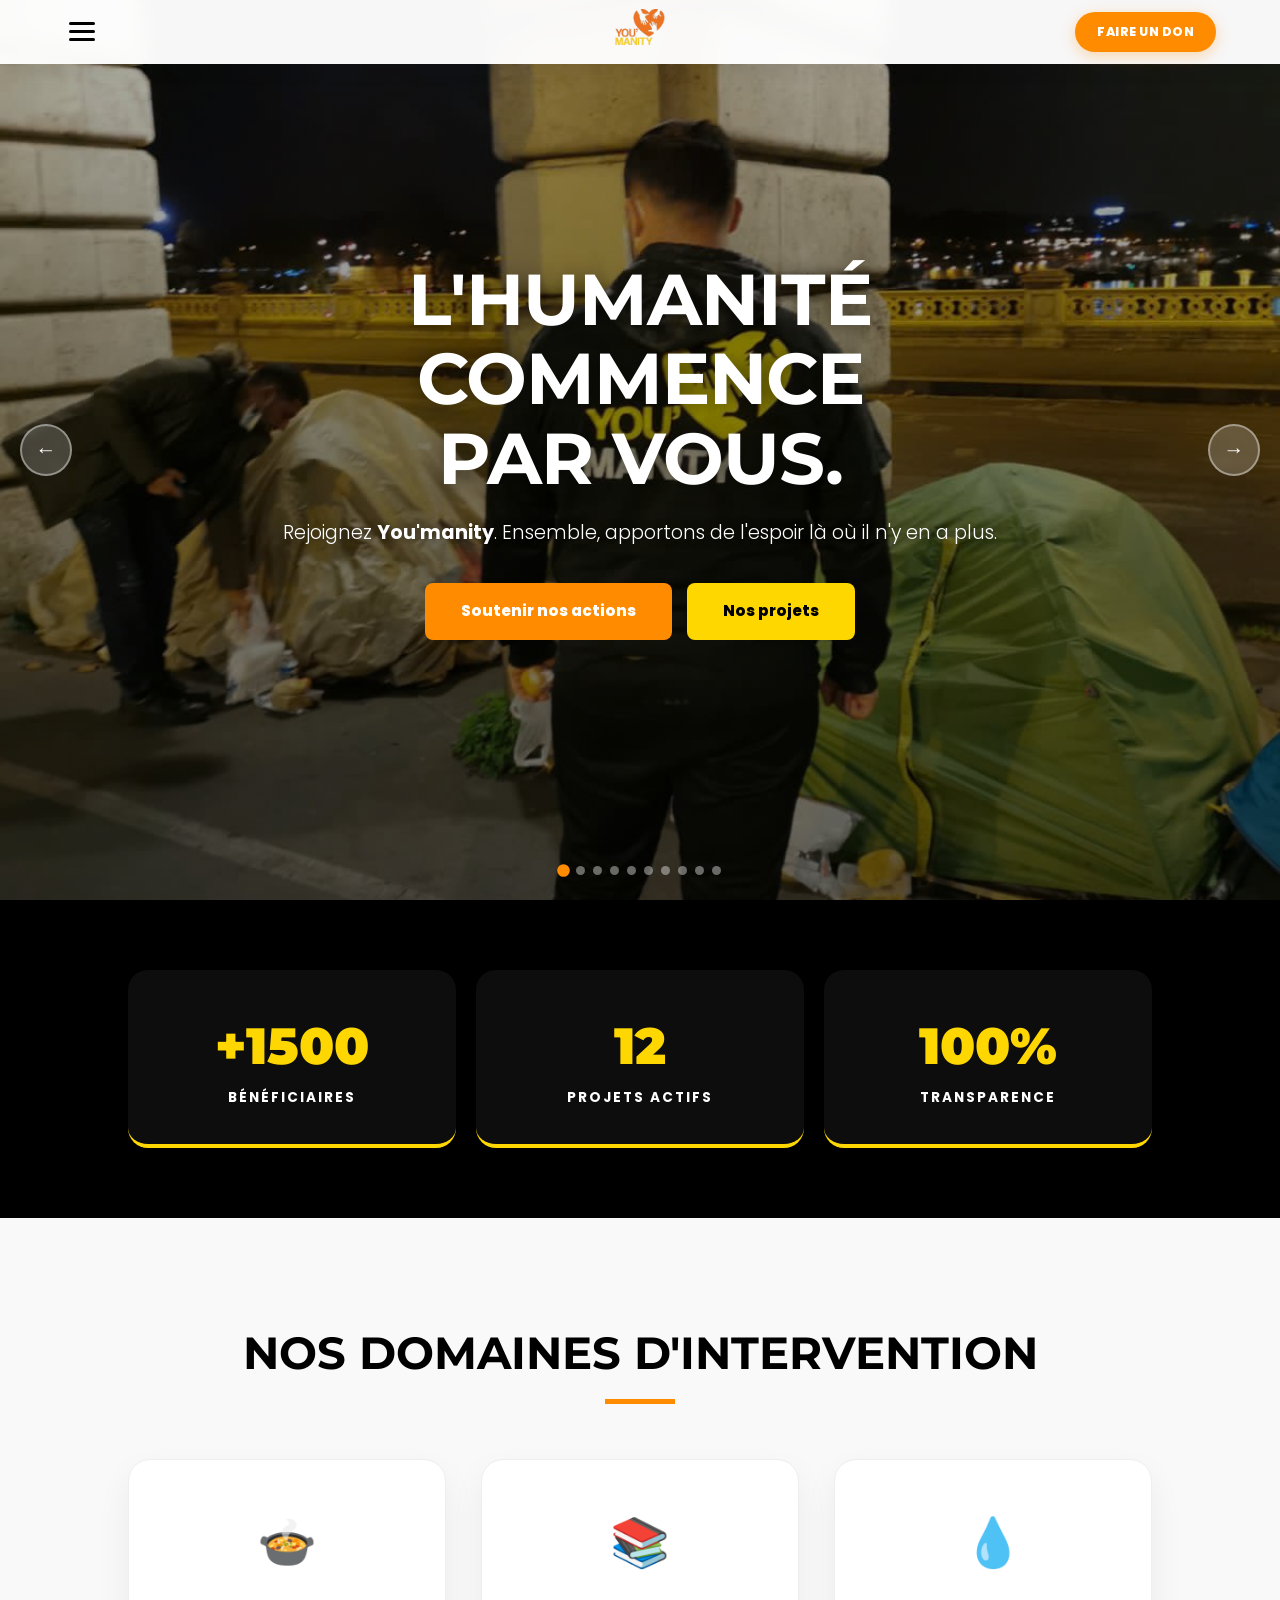
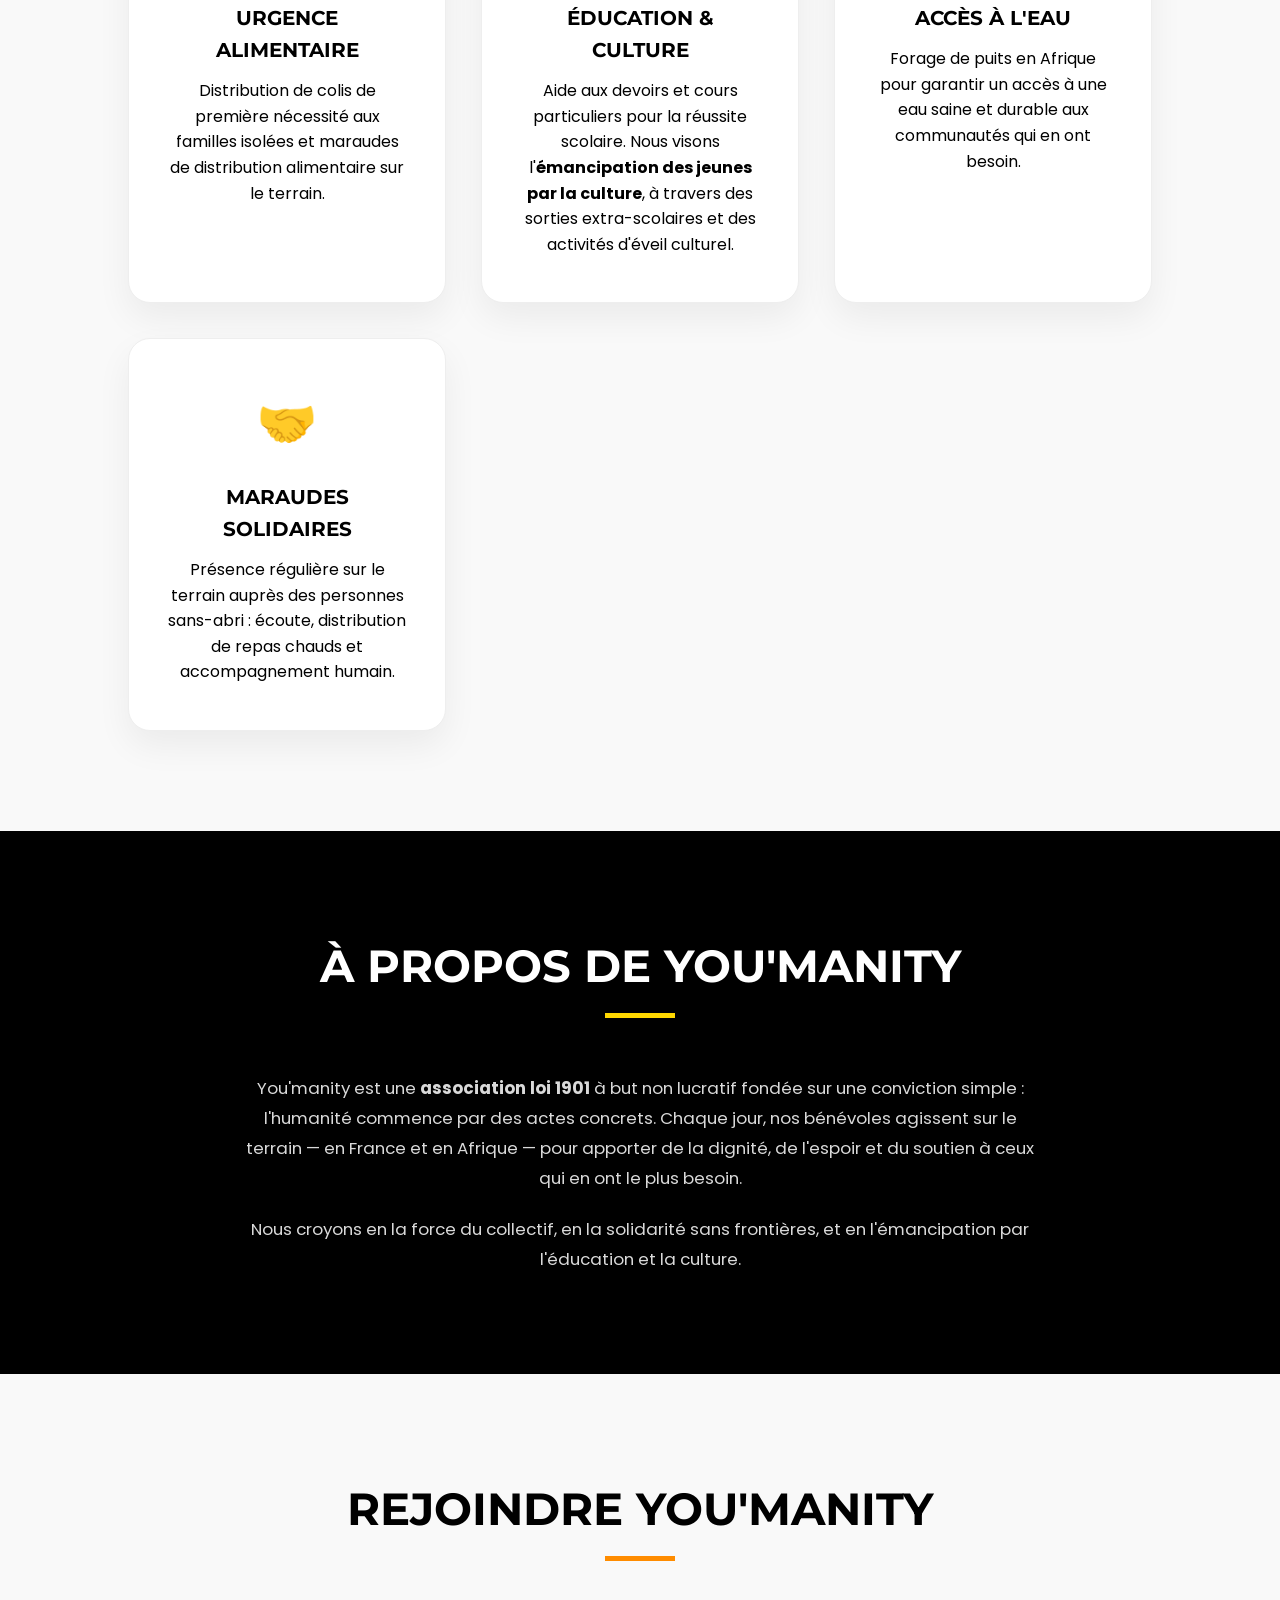
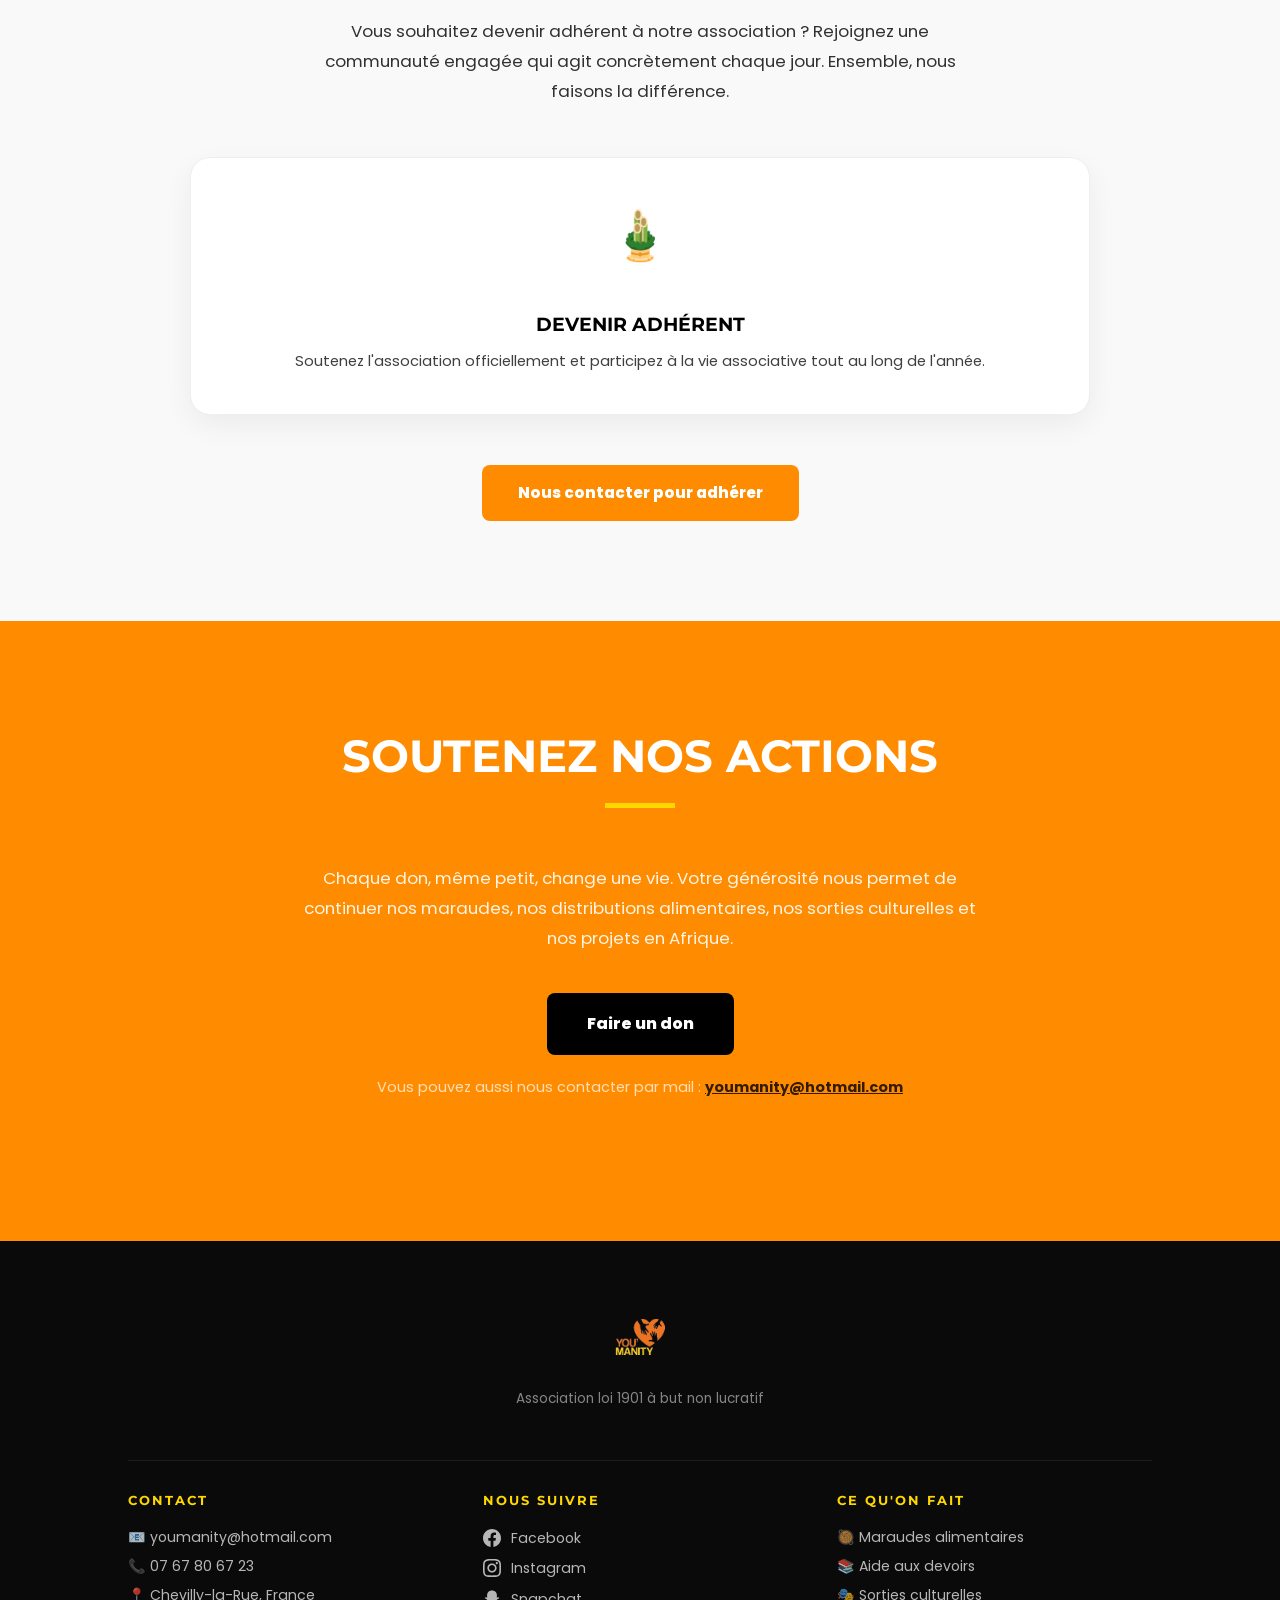
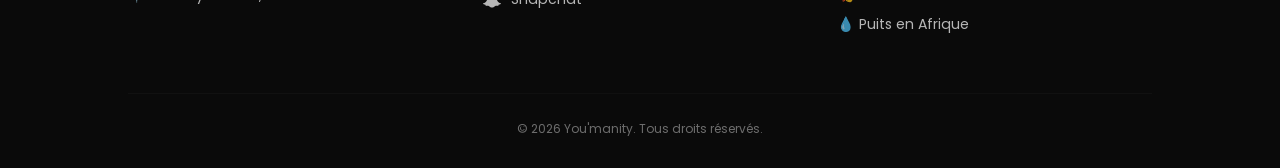
==== commit 27b9957c: "finish" ====
--- a/index.html
+++ b/index.html
@@ -18,7 +18,7 @@
     <a href="#" class="logo-center">
       <img src="img/logo.png" alt="Logo You'manity" class="logo-img">
     </a>
-    <a href="#don" class="btn-donate-nav">FAIRE UN DON</a>
+    <a href="don.html" class="btn-donate-nav">FAIRE UN DON</a>
   </nav>
 </header>
 
@@ -27,12 +27,12 @@
 <aside class="side-menu" id="sideMenu">
   <button class="close-menu" id="closeMenu" aria-label="Fermer">&#10005;</button>
   <nav class="side-nav">
-    <a href="#accueil" class="side-link">🏠 Accueil</a>
-    <a href="#missions" class="side-link">🤝 Nos Missions</a>
-    <a href="#propos" class="side-link">ℹ️ À Propos</a>
-    <a href="#adhesion" class="side-link">✍️ Adhésion</a>
-    <a href="galerie.html" class="side-link">🖼️ Galerie</a>
-    <a href="#don" class="side-link side-link--don">❤️ Faire un Don</a>
+    <a href="#accueil" class="side-link">&#127968; Accueil</a>
+    <a href="#missions" class="side-link">&#129309; Nos Missions</a>
+    <a href="#propos" class="side-link">&#8505;&#65039; À Propos</a>
+    <a href="#adhesion" class="side-link">&#9997;&#65039; Adhésion</a>
+    <a href="galerie.html" class="side-link">&#128444;&#65039; Galerie</a>
+    <a href="don.html" class="side-link side-link--don">&#10084;&#65039; Faire un Don</a>
   </nav>
 </aside>
 
@@ -46,7 +46,7 @@
           <h1>L'humanité commence<br>par vous.</h1>
           <p>Rejoignez <strong>You'manity</strong>. Ensemble, apportons de l'espoir là où il n'y en a plus.</p>
           <div class="hero-btns">
-            <a href="#don" class="btn-primary">Soutenir nos actions</a>
+            <a href="don.html" class="btn-primary">Soutenir nos actions</a>
             <a href="#missions" class="btn-secondary">Nos projets</a>
           </div>
         </div>
@@ -54,11 +54,11 @@
     </div>
 
     <div class="carousel-slide" style="background-image: url('img/action2.jpg')">
-      <div class="slide-overlay"><div class="hero-content"><p class="slide-caption-big">Sorties culturelles & éveil des jeunes</p></div></div>
+      <div class="slide-overlay"><div class="hero-content"><p class="slide-caption-big">Sorties culturelles &amp; éveil des jeunes</p></div></div>
     </div>
 
     <div class="carousel-slide" style="background-image: url('img/action3.jpg')">
-      <div class="slide-overlay"><div class="hero-content"><p class="slide-caption-big">Maraudes & aide aux sans-abri</p></div></div>
+      <div class="slide-overlay"><div class="hero-content"><p class="slide-caption-big">Maraudes &amp; aide aux sans-abri</p></div></div>
     </div>
 
     <div class="carousel-slide" style="background-image: url('img/action4.jpg')">
@@ -82,11 +82,11 @@
     </div>
 
     <div class="carousel-slide" style="background-image: url('img/action9.jpg')">
-      <div class="slide-overlay"><div class="hero-content"><p class="slide-caption-big">Aide aux devoirs & soutien scolaire</p></div></div>
+      <div class="slide-overlay"><div class="hero-content"><p class="slide-caption-big">Aide aux devoirs &amp; soutien scolaire</p></div></div>
     </div>
 
     <div class="carousel-slide" style="background-image: url('img/action10.jpg')">
-      <div class="slide-overlay"><div class="hero-content"><p class="slide-caption-big">Distribution alimentaire de nuit</p></div></div>
+      <div class="slide-overlay"><div class="hero-content"><p class="slide-caption-big">Animations &amp; loisirs pour la jeunesse de Chevilly-la-Rue</p></div></div>
     </div>
 
   </div>
@@ -118,25 +118,25 @@
   <div class="mission-grid">
 
     <div class="mission-card">
-      <div class="icon-circle">🍲</div>
+      <div class="icon-circle">&#127858;</div>
       <h3>Urgence Alimentaire</h3>
       <p>Distribution de colis de première nécessité aux familles isolées et maraudes de distribution alimentaire sur le terrain.</p>
     </div>
 
     <div class="mission-card">
-      <div class="icon-circle">📚</div>
-      <h3>Éducation & Culture</h3>
+      <div class="icon-circle">&#128218;</div>
+      <h3>Éducation &amp; Culture</h3>
       <p>Aide aux devoirs et cours particuliers pour la réussite scolaire. Nous visons l'<strong>émancipation des jeunes par la culture</strong>, à travers des sorties extra-scolaires et des activités d'éveil culturel.</p>
     </div>
 
     <div class="mission-card">
-      <div class="icon-circle">💧</div>
+      <div class="icon-circle">&#128167;</div>
       <h3>Accès à l'Eau</h3>
       <p>Forage de puits en Afrique pour garantir un accès à une eau saine et durable aux communautés qui en ont besoin.</p>
     </div>
 
     <div class="mission-card">
-      <div class="icon-circle">🤝</div>
+      <div class="icon-circle">&#129309;</div>
       <h3>Maraudes Solidaires</h3>
       <p>Présence régulière sur le terrain auprès des personnes sans-abri : écoute, distribution de repas chauds et accompagnement humain.</p>
     </div>
@@ -160,12 +160,12 @@
     <p>Vous souhaitez devenir adhérent à notre association ? Rejoignez une communauté engagée qui agit concrètement chaque jour. Ensemble, nous faisons la différence.</p>
     <div class="adhesion-cards">
       <div class="adhesion-card">
-        <div class="icon-circle">🏅</div>
+        <div class="icon-circle">&#127885;</div>
         <h3>Devenir Adhérent</h3>
         <p>Soutenez l'association officiellement et participez à la vie associative tout au long de l'année.</p>
       </div>
     </div>
-    <a href="mailto:youmanity@hotmail.com?subject=Adhésion You'manity" class="btn-primary">Nous contacter pour adhérer</a>
+    <a href="mailto:youmanity@hotmail.com?subject=Adhesion You'manity" class="btn-primary">Nous contacter pour adhérer</a>
   </div>
 </section>
 
@@ -174,7 +174,8 @@
   <div class="don-inner">
     <h2 class="section-title">Soutenez nos actions</h2>
     <p>Chaque don, même petit, change une vie. Votre générosité nous permet de continuer nos maraudes, nos distributions alimentaires, nos sorties culturelles et nos projets en Afrique.</p>
-    <a href="mailto:youmanity@hotmail.com" class="btn-primary btn-don">Nous contacter pour faire un don</a>
+    <a href="don.html" class="btn-primary btn-don">Faire un don</a>
+    <p style="margin-top:20px; font-size:0.9rem; opacity:0.8;">Vous pouvez aussi nous contacter par mail : <a href="mailto:youmanity@hotmail.com" style="color:var(--dark); font-weight:700;">youmanity@hotmail.com</a></p>
   </div>
 </section>
 
@@ -187,9 +188,9 @@
     <div class="footer-info">
       <div class="footer-col">
         <h4>Contact</h4>
-        <p>📧 <a href="mailto:youmanity@hotmail.com">youmanity@hotmail.com</a></p>
-        <p>📞 <a href="tel:+33767806723">07 67 80 67 23</a></p>
-        <p>📍 Chevilly la rue, France</p>
+        <p>&#128231; <a href="mailto:youmanity@hotmail.com">youmanity@hotmail.com</a></p>
+        <p>&#128222; <a href="tel:+33767806723">07 67 80 67 23</a></p>
+        <p>&#128205; Chevilly-la-Rue, France</p>
       </div>
       <div class="footer-col">
         <h4>Nous suivre</h4>
@@ -203,17 +204,17 @@
             Instagram
           </a>
           <a href="https://snapchat.com/add/hakim-youmanity" target="_blank" class="social-btn">
-            <svg xmlns="http://www.w3.org/2000/svg" viewBox="0 0 24 24" fill="currentColor" class="social-icon"><path d="M12.065.026C9.696.026 5.6 1.262 5.6 6.933v1.706c-.48.214-1.44-.187-1.44-.187-.64-.16-1.225.266-1.12.852.054.32.373 1.012 1.6 1.493.107.053.267.107.427.133-.267.533-.64 1.093-1.2 1.573-.88.72-1.413 1.04-2.507 1.28C.213 13.997 0 14.423 0 14.797c0 .96 1.68 1.28 1.68 1.28.213.747.8 1.04.8 1.04.96 1.627 4.373 2.88 7.893 2.027l.053.027c.48.64 1.547 1.6 3.573 2.24.267.08.373.32.373.32l.027.267h-.053c-.48 0-.96.32-.96.853 0 .533.507.8.96.8h4.16c.48 0 .96-.267.96-.8s-.48-.853-.96-.853h-.08l.027-.267s.107-.213.373-.32c2.027-.64 3.093-1.6 3.573-2.24l.053-.027c3.52.853 6.934-.4 7.893-2.027 0 0 .587-.293.8-1.04 0 0 1.68-.32 1.68-1.28 0-.373-.213-.8-.853-.96-1.093-.24-1.627-.56-2.506-1.28-.56-.48-.934-1.04-1.2-1.573.16-.027.32-.08.426-.133 1.227-.48 1.547-1.173 1.6-1.493.107-.586-.48-1.013-1.12-.853 0 0-.96.4-1.44.187V6.933C21.573 1.262 17.477.026 15.107.026c-.8-.213-.96-.133-1.546-.107H13.2c-.586-.026-.746-.106-1.173-.107-.053.213.038.213-.1.107"/></svg>
+            <svg xmlns="http://www.w3.org/2000/svg" viewBox="0 0 24 24" fill="currentColor" class="social-icon"><path d="M12.206.793c.99 0 4.347.276 5.93 3.821.529 1.193.403 3.219.299 4.847l-.003.06c-.012.18-.022.345-.03.51.075.045.203.09.401.09.3-.016.659-.12 1.033-.301.165-.088.344-.104.464-.104.182 0 .359.029.509.09.45.149.734.479.734.838.015.449-.39.839-1.213 1.168-.089.029-.209.075-.344.119-.45.135-1.139.36-1.333.81-.09.224-.061.524.12.868l.015.015c.06.136 1.526 3.475 4.791 4.014.255.044.435.27.42.509 0 .075-.015.149-.045.225-.24.569-1.273.988-3.146 1.271-.059.091-.12.375-.164.57-.029.179-.074.36-.134.553-.076.271-.27.405-.555.405h-.03c-.135 0-.313-.031-.538-.074-.36-.075-.765-.135-1.273-.135-.3 0-.599.015-.913.074-.6.104-1.123.464-1.723.884-.853.599-1.826 1.288-3.294 1.288-.06 0-.119-.015-.18-.015h-.149c-1.468 0-2.427-.675-3.279-1.288-.599-.42-1.107-.779-1.707-.884-.314-.045-.629-.074-.928-.074-.54 0-.958.089-1.272.149-.211.043-.391.074-.54.074-.374 0-.523-.224-.583-.42-.061-.192-.09-.389-.135-.567-.046-.181-.105-.494-.166-.57-1.918-.222-2.95-.642-3.189-1.226-.031-.063-.052-.15-.055-.225-.015-.243.165-.465.42-.509 3.264-.54 4.73-3.879 4.791-4.02l.016-.029c.18-.345.224-.645.119-.869-.195-.434-.884-.658-1.332-.809-.121-.029-.24-.074-.346-.119-1.107-.435-1.257-.93-1.197-1.273.09-.479.674-.793 1.168-.793.146 0 .27.029.383.074.42.194.789.3 1.104.3.234 0 .384-.06.465-.105l-.046-.569c-.098-1.626-.225-3.651.304-4.837C7.392 1.077 10.739.807 11.727.807l.419-.015h.06z"/></svg>
             Snapchat
           </a>
         </div>
       </div>
       <div class="footer-col">
         <h4>Ce qu'on fait</h4>
-        <p>🥘 Maraudes alimentaires</p>
-        <p>📚 Aide aux devoirs</p>
-        <p>🎭 Sorties culturelles</p>
-        <p>💧 Puits en Afrique</p>
+        <p>&#129368; Maraudes alimentaires</p>
+        <p>&#128218; Aide aux devoirs</p>
+        <p>&#127917; Sorties culturelles</p>
+        <p>&#128167; Puits en Afrique</p>
       </div>
     </div>
 
@@ -223,11 +224,11 @@
 
 <script>
   // ===== BURGER MENU =====
-  const burgerBtn = document.getElementById('burgerBtn');
-  const sideMenu = document.getElementById('sideMenu');
-  const overlay = document.getElementById('overlay');
-  const closeMenu = document.getElementById('closeMenu');
-  const sideLinks = document.querySelectorAll('.side-link');
+  var burgerBtn = document.getElementById('burgerBtn');
+  var sideMenu = document.getElementById('sideMenu');
+  var overlay = document.getElementById('overlay');
+  var closeMenu = document.getElementById('closeMenu');
+  var sideLinks = document.querySelectorAll('.side-link');
 
   function openMenu() {
     sideMenu.classList.add('open');
@@ -249,14 +250,14 @@
   });
 
   // ===== CAROUSEL =====
-  const track = document.getElementById('carouselTrack');
-  const slides = document.querySelectorAll('.carousel-slide');
-  const dotsContainer = document.getElementById('carouselDots');
-  let current = 0;
-  let autoplay;
-
-  slides.forEach(function(_, i) {
-    const dot = document.createElement('button');
+  var track = document.getElementById('carouselTrack');
+  var slides = document.querySelectorAll('.carousel-slide');
+  var dotsContainer = document.getElementById('carouselDots');
+  var current = 0;
+  var autoplay;
+
+  slides.forEach(function(slide, i) {
+    var dot = document.createElement('button');
     dot.classList.add('dot');
     if (i === 0) dot.classList.add('active');
     dot.addEventListener('click', function() { goTo(i); resetAutoplay(); });
@@ -284,10 +285,12 @@
   document.getElementById('nextBtn').addEventListener('click', function() { goTo(current + 1); resetAutoplay(); });
 
   // Swipe mobile
-  let touchStartX = 0;
-  track.addEventListener('touchstart', function(e) { touchStartX = e.touches[0].clientX; });
+  var touchStartX = 0;
+  track.addEventListener('touchstart', function(e) {
+    touchStartX = e.touches[0].clientX;
+  });
   track.addEventListener('touchend', function(e) {
-    const diff = touchStartX - e.changedTouches[0].clientX;
+    var diff = touchStartX - e.changedTouches[0].clientX;
     if (Math.abs(diff) > 50) {
       goTo(diff > 0 ? current + 1 : current - 1);
       resetAutoplay();
--- a/style.css
+++ b/style.css
@@ -810,4 +810,103 @@
 @media (max-width: 768px) {
     .galerie-page { padding: 100px 5% 60px; }
     .galerie-grid { grid-template-columns: repeat(2, 1fr); gap: 10px; }
-}+}
+
+/* ===== BOUTONS DON ===== */
+.don-options {
+    display: flex;
+    gap: 20px;
+    justify-content: center;
+    flex-wrap: wrap;
+    margin-top: 10px;
+}
+
+.don-btn {
+    display: flex;
+    flex-direction: column;
+    align-items: center;
+    gap: 6px;
+    padding: 25px 40px;
+    border-radius: 16px;
+    text-decoration: none;
+    min-width: 220px;
+    transition: var(--transition);
+    box-shadow: 0 8px 25px rgba(0,0,0,0.15);
+}
+
+.don-btn:hover {
+    transform: translateY(-6px);
+    box-shadow: 0 16px 40px rgba(0,0,0,0.2);
+}
+
+.don-btn--helloasso {
+    background: #fff;
+    color: #333;
+    border: 2px solid #4CAF50;
+}
+
+.don-btn--helloasso:hover { background: #f0fff0; }
+
+.don-btn--paypal {
+    background: #fff;
+    color: #333;
+    border: 2px solid #003087;
+}
+
+.don-btn--paypal:hover { background: #f0f4ff; }
+
+.don-btn-icon { font-size: 2rem; }
+
+.don-btn-label {
+    font-size: 0.95rem;
+    color: #333;
+    display: flex;
+    gap: 5px;
+    align-items: center;
+}
+
+.don-btn-label strong {
+    font-size: 1.1rem;
+    font-family: 'Montserrat', sans-serif;
+}
+
+.don-btn-sub {
+    font-size: 0.75rem;
+    opacity: 0.6;
+    font-style: italic;
+}
+
+@media (max-width: 768px) {
+    .don-options { flex-direction: column; align-items: center; }
+    .don-btn { min-width: 280px; }
+}
+
+/* ===== PAGE DON ===== */
+.don-page {
+    min-height: 100vh;
+    padding: 140px 10% 80px;
+    background: var(--gray-bg);
+    text-align: center;
+}
+
+.don-page-intro {
+    font-size: 1.05rem;
+    opacity: 0.75;
+    max-width: 550px;
+    margin: 0 auto 50px;
+    line-height: 1.8;
+}
+
+.don-mail {
+    margin-top: 40px;
+    font-size: 0.9rem;
+    opacity: 0.65;
+}
+
+.don-mail a {
+    color: var(--primary);
+    font-weight: 700;
+    text-decoration: none;
+}
+
+.don-mail a:hover { text-decoration: underline; }
